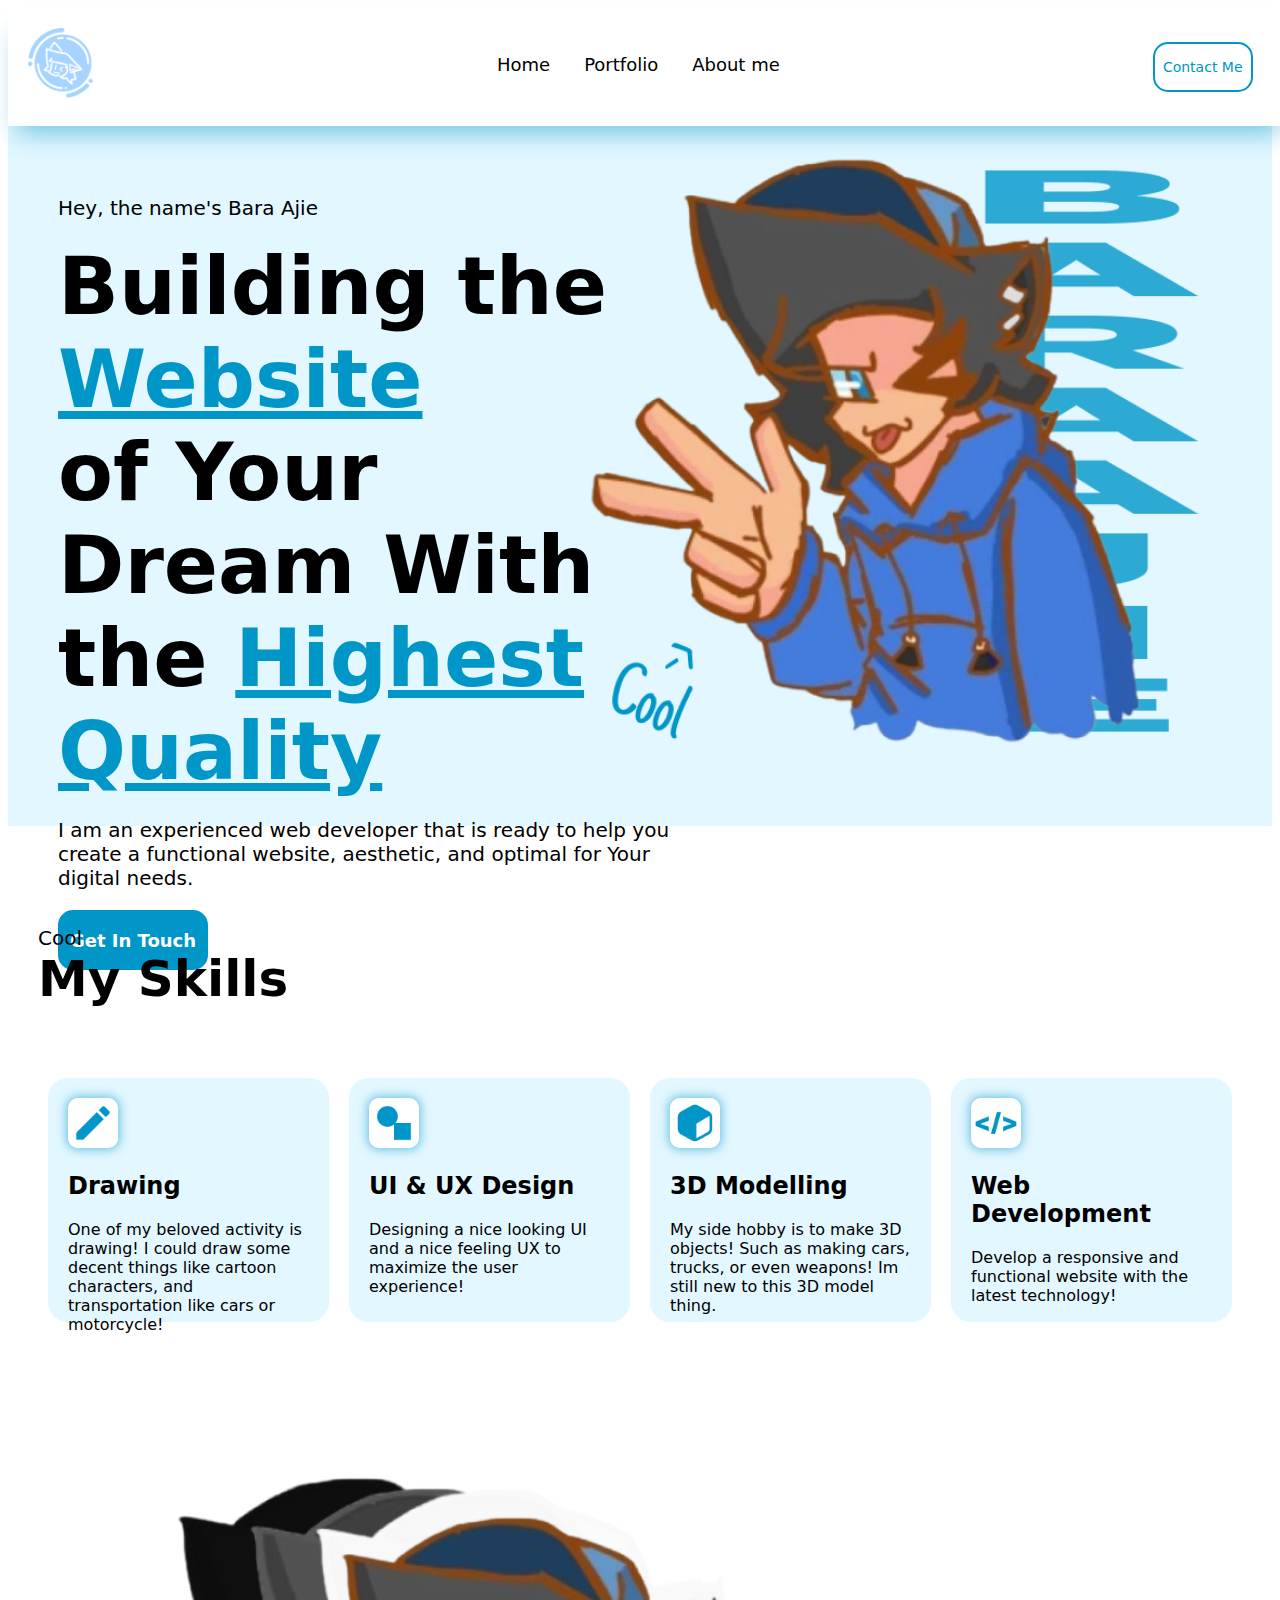
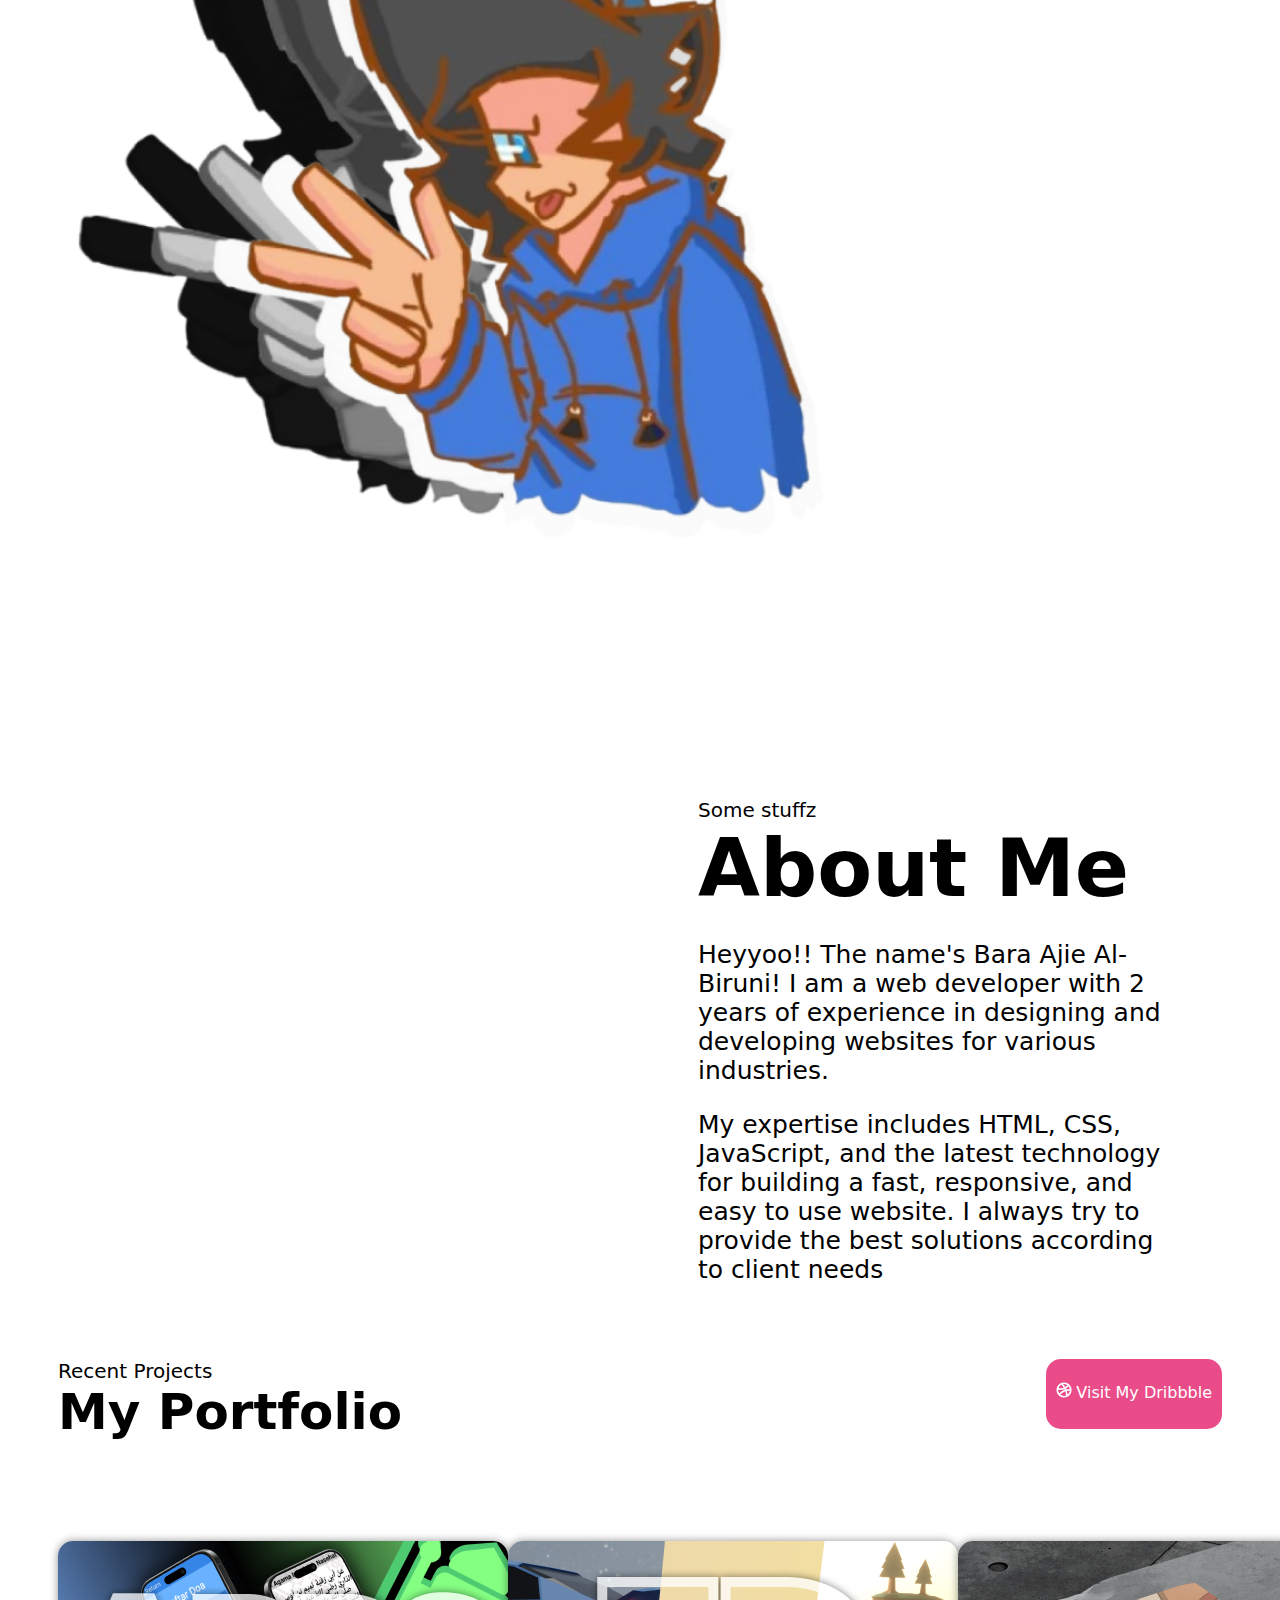
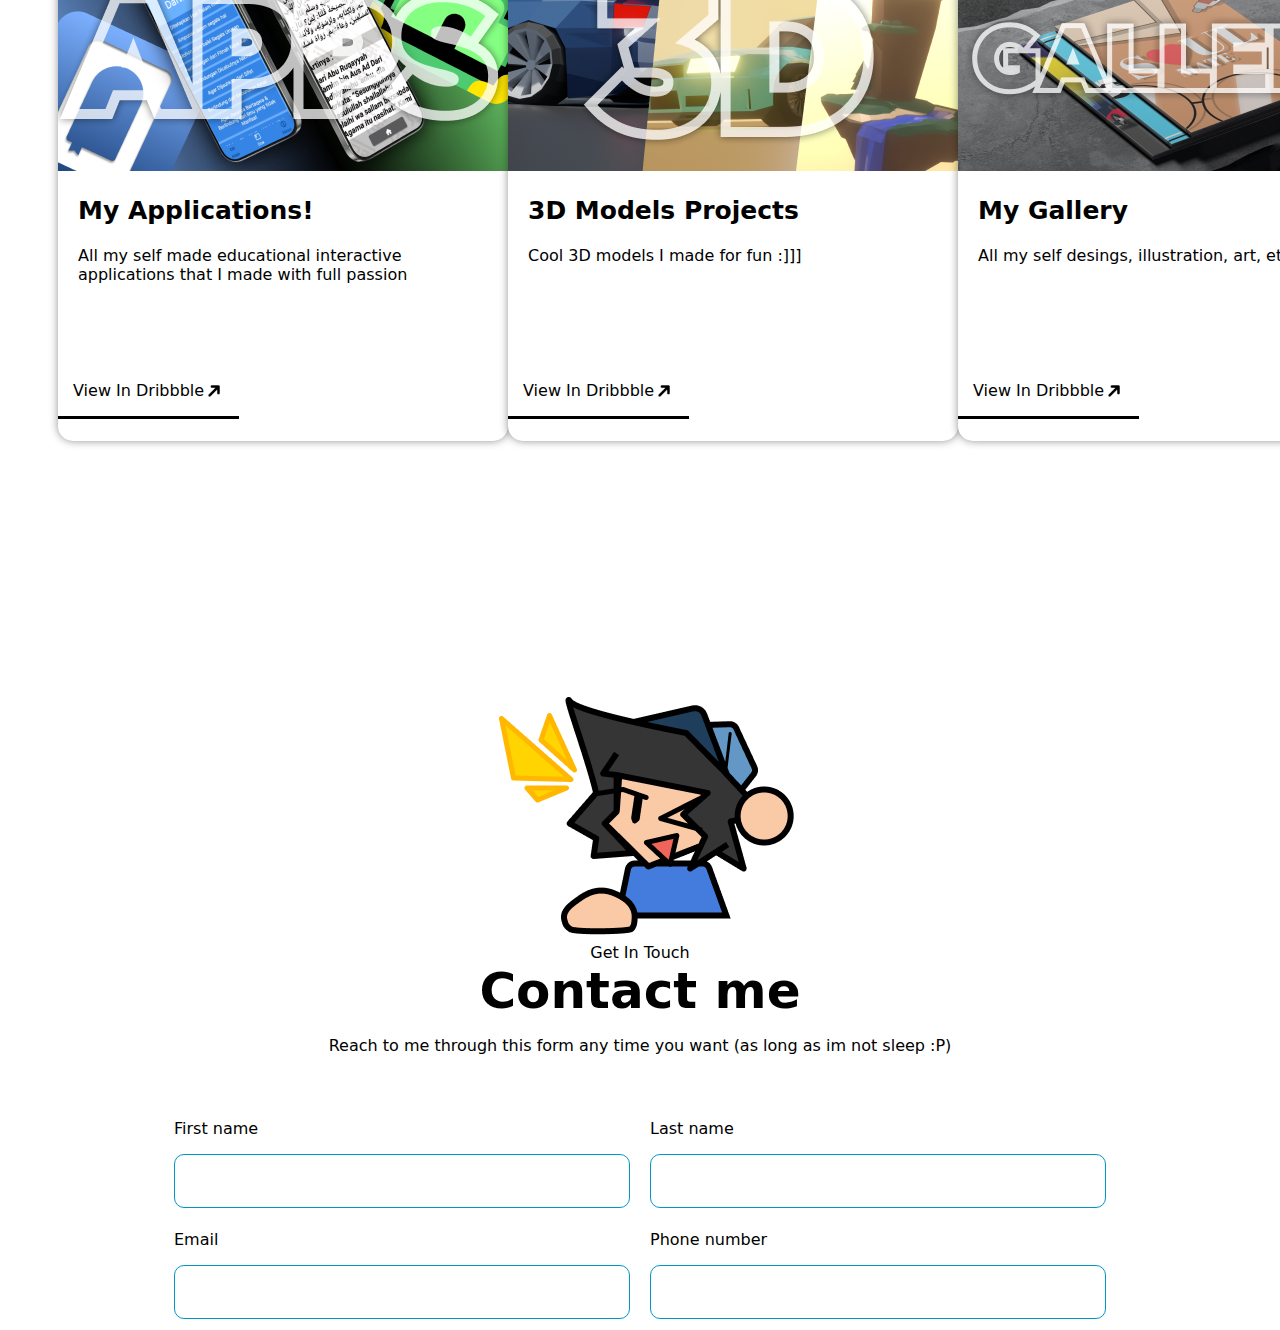
==== index.html @ 27952e6d "updateprocard" ====
<!DOCTYPE html>
<html lang="en">
<head>
    <meta charset="UTF-8">
    <meta name="viewport" content="width=device-width, initial-scale=1.0">
    <title>Baraj's Cool Webz V3</title>
    <link rel="stylesheet" href="css/Slicing-baraj.css">
</head>
<body>
        <div class="top-nav">
                <div class="logo">
                    <img src="css/logo.png" alt="logo" class="img-logo">
                </div>
                <div class="nav">
                    <ul>
                        <li class="item-nav"><a href="#">Home</a></li>
                    <li class="item-nav"><a href="#">Portfolio</a></li>
                    <li class="item-nav"><a href="#">About me</a></li>
                </ul>
            </div>
            <div class="woo-button">
                <button class="nav-button">Contact Me</button>
            </div>
        </div>

        <div class="hero-banner">
            <div class="lefty">
                <p class="nemm">Hey, the name's Bara Ajie</p>
                <h1 class="h1-hero">Building the <span class="color-tek">Website</span></h1>
                <h1 class="h1-hero">of Your Dream With</h1>
                <h1 class="h1-hero">the <span class="color-tek">Highest Quality</span></h1>
                <p class="abotme">I am an experienced web developer that is ready to help you create a functional website, aesthetic, and optimal for Your digital needs.</p>
                <button class="touchy">Get In Touch</button>
            </div>
            <div class="righty">
                <img src="css/woaaahhh.png" alt="yea" class="kul-guy">
            </div>
        </div>

        <div class="skillz">
            <div class="kill">
                <p class="col">Cool</p>
                <p class="me-skil">My Skills</p>
            </div>
            <div class="kills">
                <div class="kills-item">
                    <img class="item-img" src="css/drawing.png" alt="draw">
                    <h2>Drawing</h2>
                    <p>One of my beloved activity is drawing! I could draw some decent things like cartoon characters, and transportation like cars or motorcycle!</p>
                </div>
                <div class="kills-item">
                    <img class="item-img" src="css/ui design.png" alt="uiux">
                    <h2>UI & UX Design</h2>
                    <p>Designing a nice looking UI and a nice feeling UX to maximize the user experience!</p>
                </div>
                <div class="kills-item">
                    <img class="item-img" src="css/3dmodel.png" alt="3d">
                    <h2>3D Modelling</h2>
                    <p>My side hobby is to make 3D objects! Such as making cars, trucks, or even weapons! Im still new to this 3D model thing.</p>
                </div>
                <div class="kills-item">
                    <img class="item-img" src="css/gaming.png" alt="geming">
                    <h2>Web Development</h2>
                    <p>Develop a responsive and functional website with the latest technology!</p>
                </div>
            </div>
        </div>

        <div class="about-mi">
            <div class="lefty2">
                <img src="css/woaaahhh 2.png" alt="woaaa">
            </div>

            <div class="righty2">
                <p class="nemm2">Some stuffz</p>
                <h1 class="rabotme">About Me</h1>
                <p class="rhm">Heyyoo!! The name's Bara Ajie Al-Biruni! I am a web developer with 2 years of experience in designing and developing websites for various industries.</p>
                <p class="rhm">My expertise includes HTML, CSS, JavaScript, and the latest technology for building a fast, responsive, and easy to use website. I always try to provide the best solutions according to client needs</p>
            </div>
        </div>

        <div class="projekk">
            <div class="lefty3">
                <p>Recent Projects</p>
                <h1>My Portfolio</h1>
            </div>
            <div class="righty3">
                <div class="tombolbasket">
                    <img src="css/dribblebasketballll.png" alt="basket">
                    <a href="#">Visit My Dribbble</a>
                </div>
            </div>
        </div>

        <div class="cardeproyeko">
            <div class="procard">
                <img src="css/procardimgapp.png" alt="">
                <div class="yeahhisi">
                    <h2>My Applications!</h2>
                    <p>All my self made educational interactive applications that I made with full passion</p>
                </div>
                <div class="visitbasket">
                    <a href="#">View In Dribbble</a>
                    <img src="css/vinyin.png" alt="basket">
                </div>
            </div>

            <div class="procard">
                <img src="css/procardiimg3d.png" alt="">
                <div class="yeahhisi">
                    <h2>3D Models Projects</h2>
                    <p>Cool 3D models I made for fun :]]]</p>
                </div>
                <div class="visitbasket">
                    <a href="#">View In Dribbble</a>
                    <img src="css/vinyin.png" alt="basket">
                </div>
            </div>

            <div class="procard">
                <img src="css/procardiimggallery.png" alt="">
                <div class="yeahhisi">
                    <h2>My Gallery</h2>
                    <p>All my self desings, illustration, art, etc.</p>
                </div>
                <div class="visitbasket">
                    <a href="#">View In Dribbble</a>
                    <img src="css/vinyin.png" alt="basket">
                </div>
            </div>
        </div>
        <div class="contact" align="center">
            <img src="css/owo.png" alt="owo">
            <p class="pee">Get In Touch</p>
            <h1>Contact me</h1>
            <p class="pee2">Reach to me through this form any time you want (as long as im not sleep :P)</p>

            <div class="form1">
                <div class="inpuu">
                    <p>First name</p>
                    <input type="text">
                </div>
                <div class="inpuu">
                    <p>Last name</p>
                    <input type="text">
                </div>
            </div>

            <div class="form1">
                <div class="inpuu">
                    <p>Email</p>
                    <input type="text">
                </div>
                <div class="inpuu">
                    <p>Phone number</p>
                    <input type="text">
                </div>
            </div>

            <div class="longinput">

            </div>
        </div>

</body>
</html>
---- css/Slicing-baraj.css ----
.top-nav {
    width: 98%;
    background-color: white;
    height: auto;
    display: inline-flex;
    flex-direction: row;
    justify-content: space-between;
    padding: 20px;
    box-shadow: 1px 16px 23px -8px rgba(0,150,200,0.48);
    -webkit-box-shadow: 1px 16px 23px -8px rgba(0,150,200,0.48);
    -moz-box-shadow: 1px 16px 23px -8px rgba(0,150,200,0.48);
}

.yes {
    width: 100%;
}


.img-logo {
    width: 70px;
    height: 70px;
}

.nav ul {
    display: flex;
    flex-direction: row;
}

.nav li {
    margin-left: 7px;
    margin-right: 7px;
    padding: 10px;
    list-style: none;
}

.item-nav {
    padding: 10px;
}

.item-nav a {
    font-size: 18px;
    text-decoration: none;
    color: black;
    font-family: system-ui;
}

.item-nav a:hover {
    color: rgb(0, 150, 200);
}

.nav-button {
    background-color: white;
    border: 2px solid rgb(0, 150, 200);
    border-radius: 15px;
    margin: 14px;
    width: 100px;
    height: 50px;
    text-decoration: none;
    color: rgb(0, 150, 200);
    font-size: 14px;
    font-weight: 500;
    font-family: system-ui, -apple-system, BlinkMacSystemFont, 'Segoe UI', Roboto, Oxygen, Ubuntu, Cantarell, 'Open Sans', 'Helvetica Neue', sans-serif;
}

.nav-button:hover {
    background-color: rgb(0, 150, 200);
    color: white;
}

.hero-banner {
    background-color: rgb(226, 247, 255);
    height: 700px;
}

.h1-hero {
    margin: 0px;
    font-size: 80px;
    font-family: system-ui, -apple-system, BlinkMacSystemFont, 'Segoe UI', Roboto, Oxygen, Ubuntu, Cantarell, 'Open Sans', 'Helvetica Neue', sans-serif;
}

.nemm {
    font-family: system-ui, -apple-system, BlinkMacSystemFont, 'Segoe UI', Roboto, Oxygen, Ubuntu, Cantarell, 'Open Sans', 'Helvetica Neue', sans-serif;
    font-weight: 500;
    font-size: 20px;
}

.nemm2 {
    font-family: system-ui, -apple-system, BlinkMacSystemFont, 'Segoe UI', Roboto, Oxygen, Ubuntu, Cantarell, 'Open Sans', 'Helvetica Neue', sans-serif;
    font-weight: 500;
    font-size: 20px;
    margin: 0;
}

.abotme {
    font-family: system-ui, -apple-system, BlinkMacSystemFont, 'Segoe UI', Roboto, Oxygen, Ubuntu, Cantarell, 'Open Sans', 'Helvetica Neue', sans-serif;
    font-weight: 500;
    font-size: 20px;
}

.touchy {
    color: white;
    font-family: system-ui, -apple-system, BlinkMacSystemFont, 'Segoe UI', Roboto, Oxygen, Ubuntu, Cantarell, 'Open Sans', 'Helvetica Neue', sans-serif;
    font-weight: 900;
    font-size: large;
    border: 3px solid rgb(0, 150, 200);
    background-color: rgb(0, 150, 200);
    border-radius: 15px;
    height: 60px;
    width: 150px;
}

.touchy:hover {
    background-color: white;
    color: rgb(0, 150, 200);
}

.color-tek {
    color: rgb(0, 150, 200);
    text-decoration: underline;
}

.lefty {
    height: 100%;
    width: 50%;
    float: left;
    padding: 50px;
}

.righty {
    height: 100%;
    display: flex;
    flex-direction: row;
    justify-content: right;
    width: 30%;
    float: right;
    padding-right: 50px;
}

.kul-guy {
    width: auto;
    height: 650px;
}

.skillz {
    padding-left: 30px;
    padding-right: 30px;
    content: "";
    clear: both;
    display: table;
}

.col {
    margin: 0;
    font-family: system-ui, -apple-system, BlinkMacSystemFont, 'Segoe UI', Roboto, Oxygen, Ubuntu, Cantarell, 'Open Sans', 'Helvetica Neue', sans-serif;
    font-size: 20px;
    font-weight: 500;
}

.me-skil {
    font-family: system-ui, -apple-system, BlinkMacSystemFont, 'Segoe UI', Roboto, Oxygen, Ubuntu, Cantarell, 'Open Sans', 'Helvetica Neue', sans-serif;
    font-size: 50px;
    font-weight: 900;
    margin: 0;
}

.kills {
    margin: 60px 0px;
    display: flex;
    flex-direction: row;
    justify-content: center;
}

.kills-item {
    width: 25%;
    height: 200px;
    padding: 20px;
    background-color: rgb(226, 247, 255);
    margin: 10px;
    border-bottom: 4px solid rgb(226, 247, 255);
    border-radius: 20px;
    font-family: system-ui, -apple-system, BlinkMacSystemFont, 'Segoe UI', Roboto, Oxygen, Ubuntu, Cantarell, 'Open Sans', 'Helvetica Neue', sans-serif;
}

.kills-item:hover {
    border-bottom: 4px solid rgb(0, 150, 200);
}

.item-img {
    border-radius: 10px;
    width: 50px;
    height: 50px;
    box-shadow: 0px 0px 10px 2px rgba(0,150,200,0.5);
    -webkit-box-shadow: 0px 0px 10px 2px rgba(0,150,200,0.5);
    -moz-box-shadow: 0px 0px 10px 2px rgba(0,150,200,0.5);
}

.about-mi {
    height: 780px;
}

.lefty2 {
    height: 100%;
    width: 50%;
    float: left;
    padding: 50px;
}

.lefty2 img {
    width: auto;
    height: 700px;
}

.righty2 {
    padding-top: 10%;
    padding-right: 100px;
    height: fit-content;
    width: 37.5%;
    float: right;
}

.rabotme {
    font-family: system-ui, -apple-system, BlinkMacSystemFont, 'Segoe UI', Roboto, Oxygen, Ubuntu, Cantarell, 'Open Sans', 'Helvetica Neue', sans-serif;
    font-size: 80px;
    font-weight: 900;
    margin: 0;
}

.rhm {
    font-family: system-ui, -apple-system, BlinkMacSystemFont, 'Segoe UI', Roboto, Oxygen, Ubuntu, Cantarell, 'Open Sans', 'Helvetica Neue', sans-serif;
    font-weight: 500;
    font-size: 25px;
}

.projekk {
    width: 100%;
    height: fit-content;
    content: "";
    clear: both;
    display: table;
}

.lefty3 {
    padding: 50px;
    height: 100%;
    width: 30%;
    float: left;
}

.lefty3 p {
    font-family: system-ui, -apple-system, BlinkMacSystemFont, 'Segoe UI', Roboto, Oxygen, Ubuntu, Cantarell, 'Open Sans', 'Helvetica Neue', sans-serif;
    font-weight: 500;
    font-size: 20px;
    margin: 0;
}

.lefty3 h1 {
    font-family: system-ui, -apple-system, BlinkMacSystemFont, 'Segoe UI', Roboto, Oxygen, Ubuntu, Cantarell, 'Open Sans', 'Helvetica Neue', sans-serif;
    font-size: 50px;
    font-weight: 900;
    margin: 0;
}

.righty3 {
    display: flex;
    justify-content: right;
    padding: 50px;
    height: 100%;
    width: 30%;
    float: right;
}


.tombolbasket img {
    margin-top: 13px;
    width: 16px;
    height: auto;
}

.tombolbasket a {
    padding-top: 10px;
    margin-top: 10px;
    font-size: 16px;
    font-weight: 500;
    text-decoration: none;
    color: white;
    font-family: system-ui, -apple-system, BlinkMacSystemFont, 'Segoe UI', Roboto, Oxygen, Ubuntu, Cantarell, 'Open Sans', 'Helvetica Neue', sans-serif;
}

.tombolbasket {
    width: fit-content;
    height: 50px;
    padding: 10px;
    background-color: #ea4c89;
    text-align: center;
    border-radius: 15px;
    white-space: nowrap;
}

.tombolbasket:hover {
    background-color: #d83373;
}

.cardeproyeko {
    justify-content: space-around;
    display: flex;
    flex-direction: row;
    padding: 50px;
    width: 94%;
}

.procard {
    border-radius: 15px;
    height: 500px;
    width: 450px;
    background-color: white;
    box-shadow: 0px 0px 9px 0px rgba(0,0,0,0.43);
    -webkit-box-shadow: 0px 0px 9px 0px rgba(0,0,0,0.43);
    -moz-box-shadow: 0px 0px 9px 0px rgba(0,0,0,0.43);
}

.procard img {
    border-top-left-radius: 15px;
    border-top-right-radius: 15px;
    height: 230px;
    width: 450px;
}

.yeahhisi {
    font-family: system-ui, -apple-system, BlinkMacSystemFont, 'Segoe UI', Roboto, Oxygen, Ubuntu, Cantarell, 'Open Sans', 'Helvetica Neue', sans-serif;
    padding: 0px 20px;
    height: 150px;
}

.yeahhisi h2 {
    font-size: 25px;
    font-weight: 900;
}

.yeahhisi p {
    font-weight: 500;
}

.visitbasket img {
    margin-top: 20px;
    width: 20px;
    height: 20px;
}

.visitbasket a {
    padding-top: 10px;
    margin-top: 10px;
    font-size: 16px;
    font-weight: 500;
    text-decoration: none;
    color: black;
    font-family: system-ui, -apple-system, BlinkMacSystemFont, 'Segoe UI', Roboto, Oxygen, Ubuntu, Cantarell, 'Open Sans', 'Helvetica Neue', sans-serif;
}

.visitbasket a:hover {
    text-decoration: underline;
}

.visitbasket {
    width: fit-content;
    border-bottom: 3px solid ;
    display: flex;
    flex-direction: row;
    padding: 15px;
    white-space: nowrap;
}

.contact {
    margin-top: 150px;
    width: 100%;
}

.contact .pee {
    font-family: system-ui, -apple-system, BlinkMacSystemFont, 'Segoe UI', Roboto, Oxygen, Ubuntu, Cantarell, 'Open Sans', 'Helvetica Neue', sans-serif;
    font-weight: 500;
    margin: 0;
}

.contact h1 {
    font-family: system-ui, -apple-system, BlinkMacSystemFont, 'Segoe UI', Roboto, Oxygen, Ubuntu, Cantarell, 'Open Sans', 'Helvetica Neue', sans-serif;
    font-weight: 900;
    font-size: 50px;
    margin: 0;
}

.contact .pee2 {
    font-family: system-ui, -apple-system, BlinkMacSystemFont, 'Segoe UI', Roboto, Oxygen, Ubuntu, Cantarell, 'Open Sans', 'Helvetica Neue', sans-serif;
    font-weight: 300;
    margin-bottom: 45px;
}

.form1 {
    display: flex;
    flex-direction: row;
    justify-content: center;
}

.inpuu {
    margin: 3px 10px;
}

.inpuu p {
    text-align: left;
    font-family: system-ui, -apple-system, BlinkMacSystemFont, 'Segoe UI', Roboto, Oxygen, Ubuntu, Cantarell, 'Open Sans', 'Helvetica Neue', sans-serif;
}

.inpuu input {
    font-size: 18px;
    width: 450px;
    height: 50px;
    border: 1px solid rgb(0, 150, 200);
    border-radius: 10px;
}
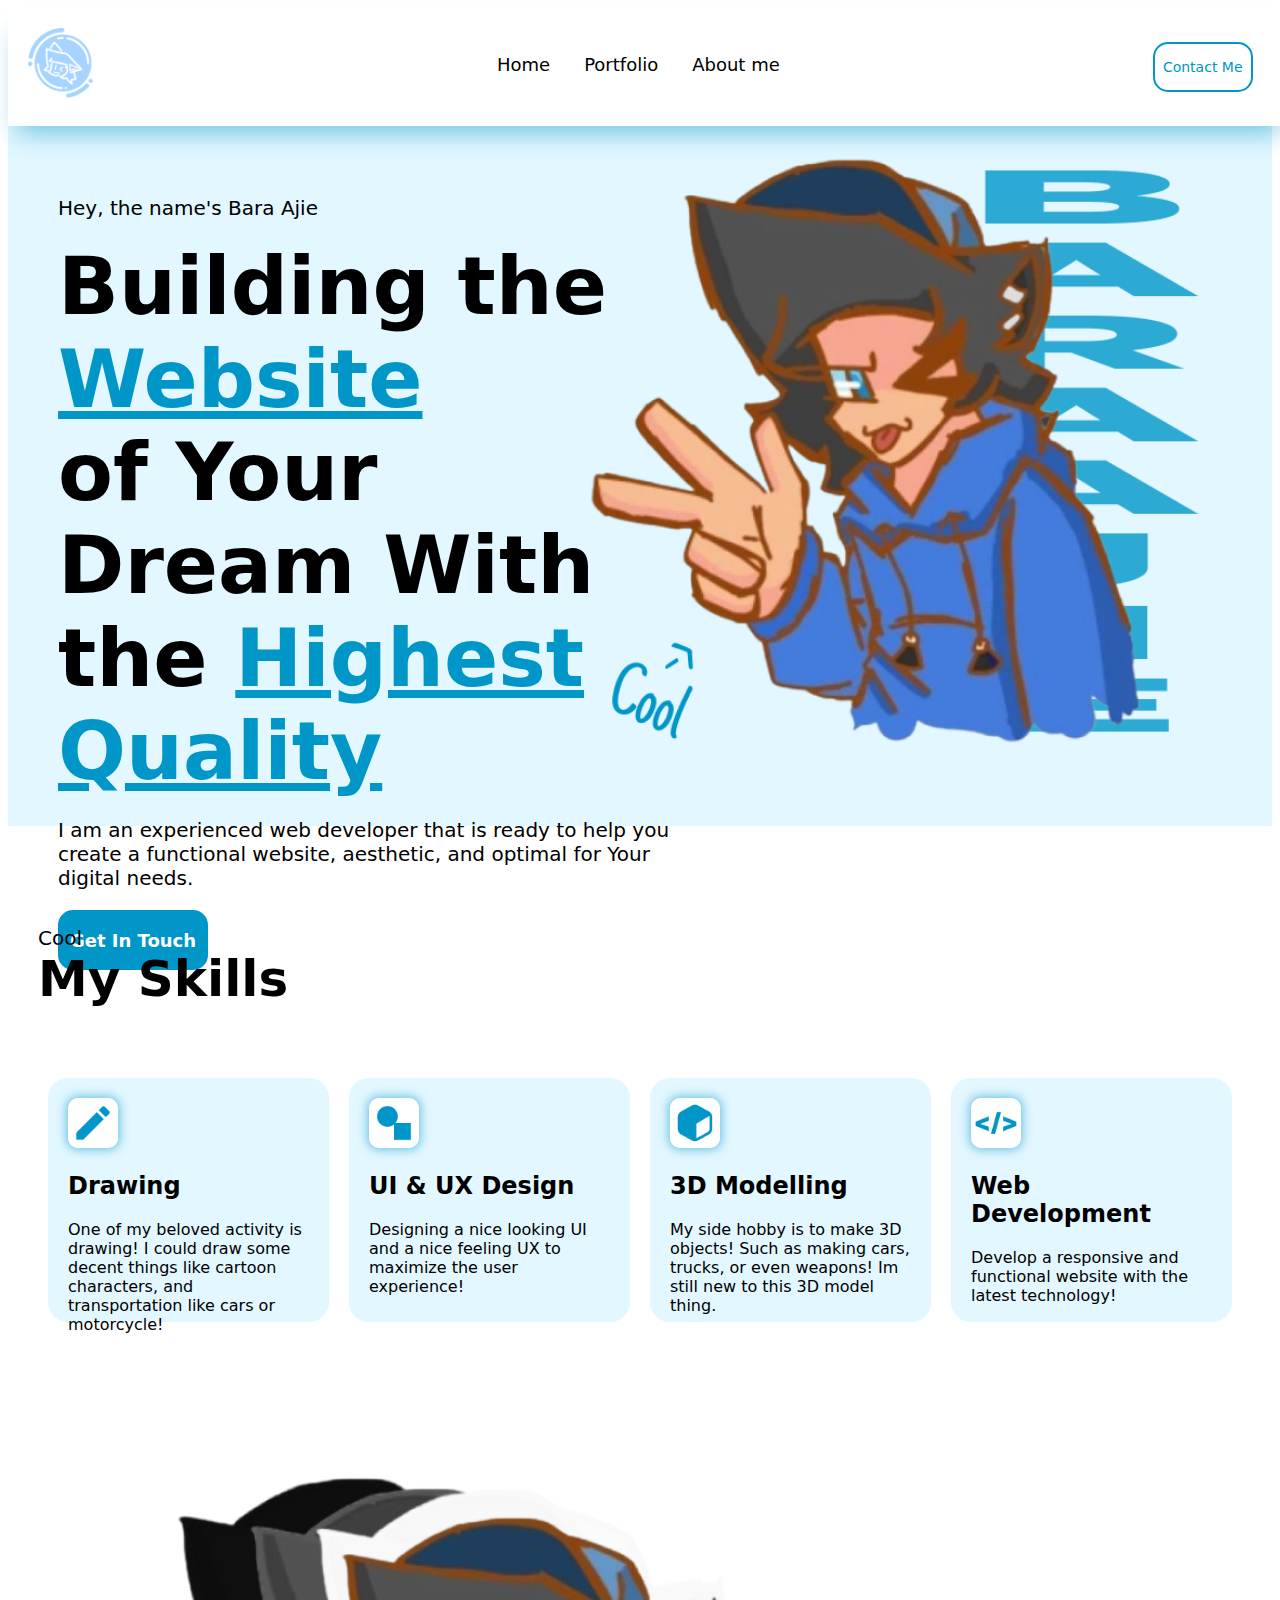
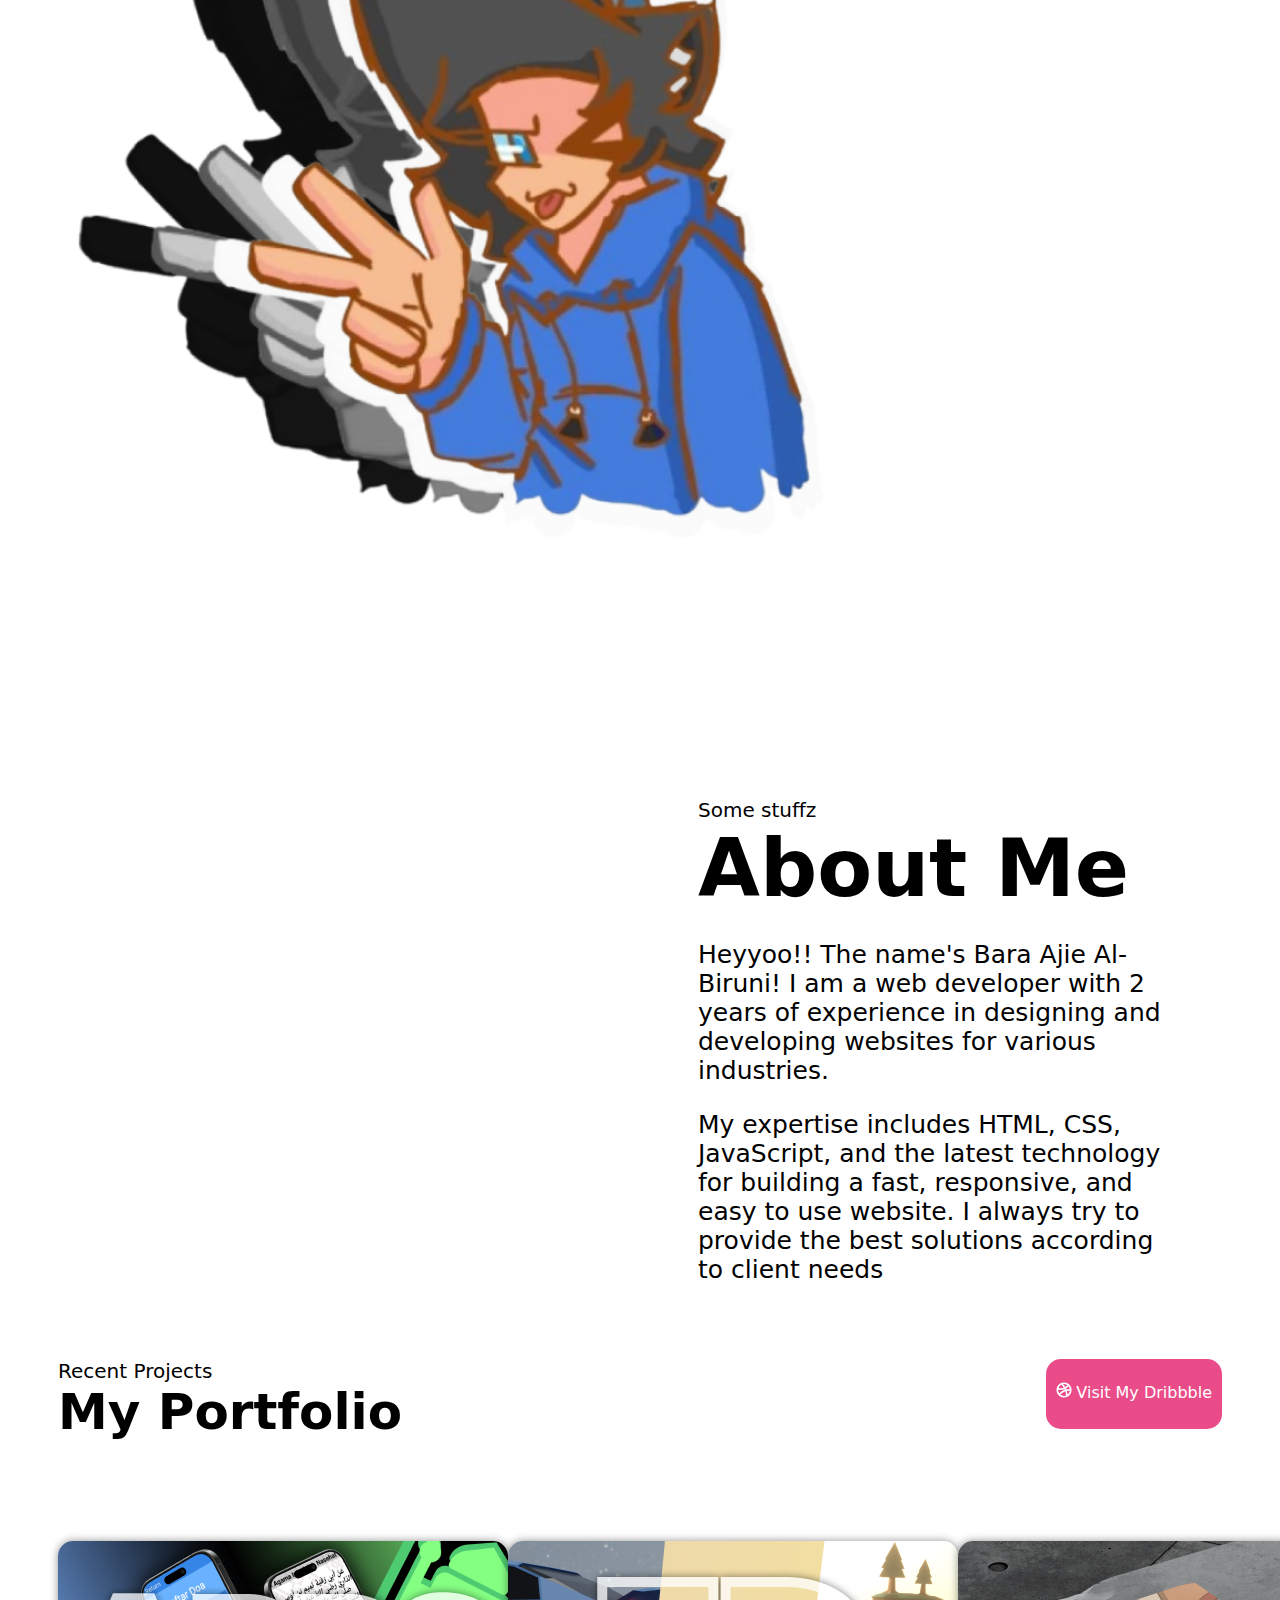
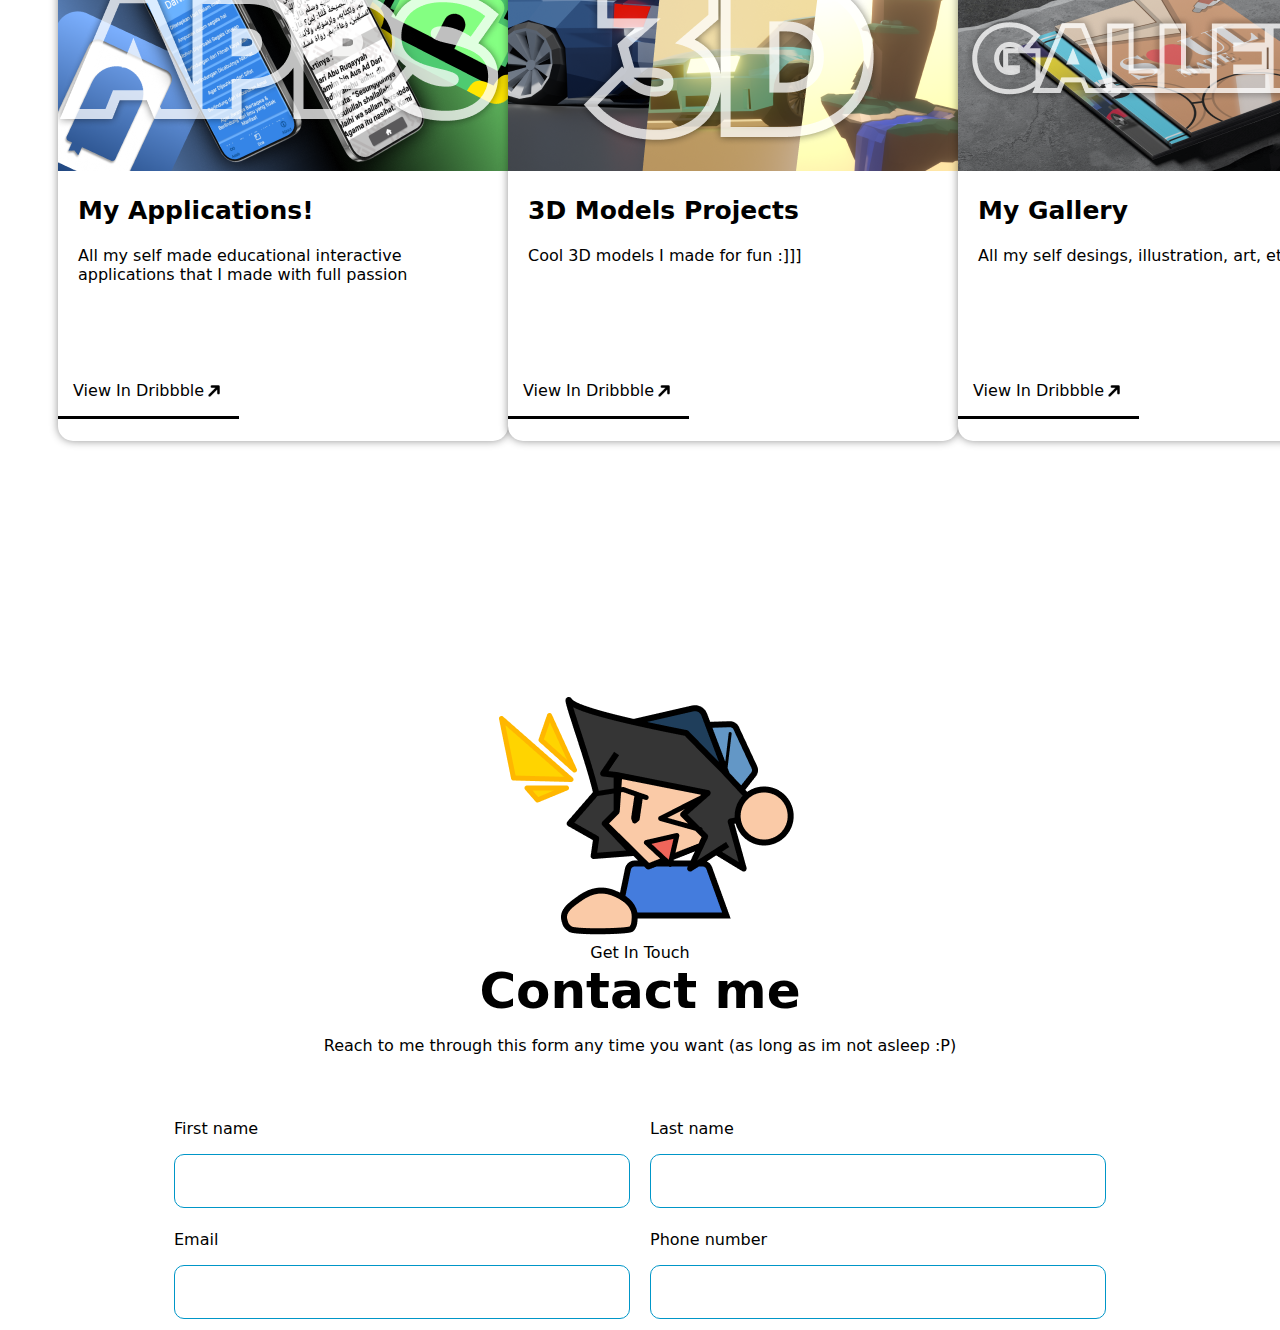
==== commit 890ad76f: "contacttext" ====
--- a/index.html
+++ b/index.html
@@ -133,7 +133,7 @@
             <img src="css/owo.png" alt="owo">
             <p class="pee">Get In Touch</p>
             <h1>Contact me</h1>
-            <p class="pee2">Reach to me through this form any time you want (as long as im not sleep :P)</p>
+            <p class="pee2">Reach to me through this form any time you want (as long as im not asleep :P)</p>
 
             <div class="form1">
                 <div class="inpuu">
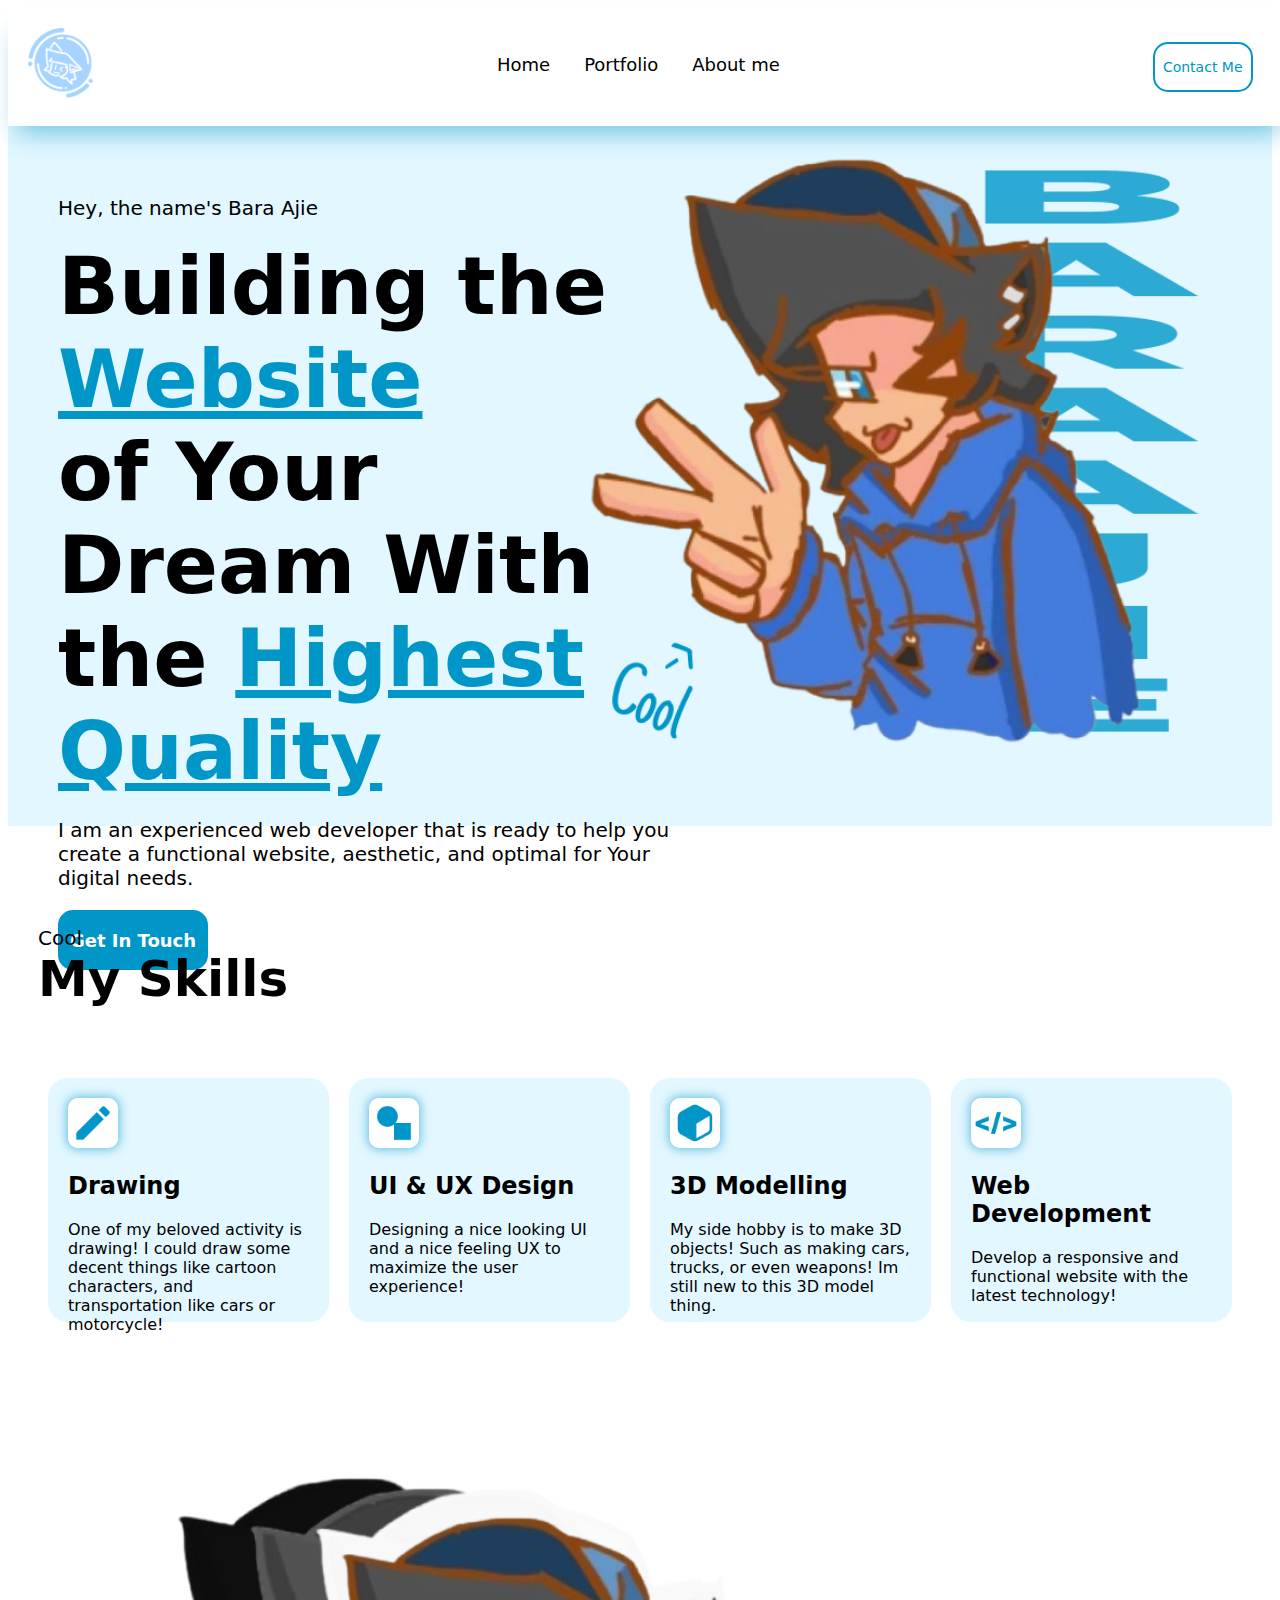
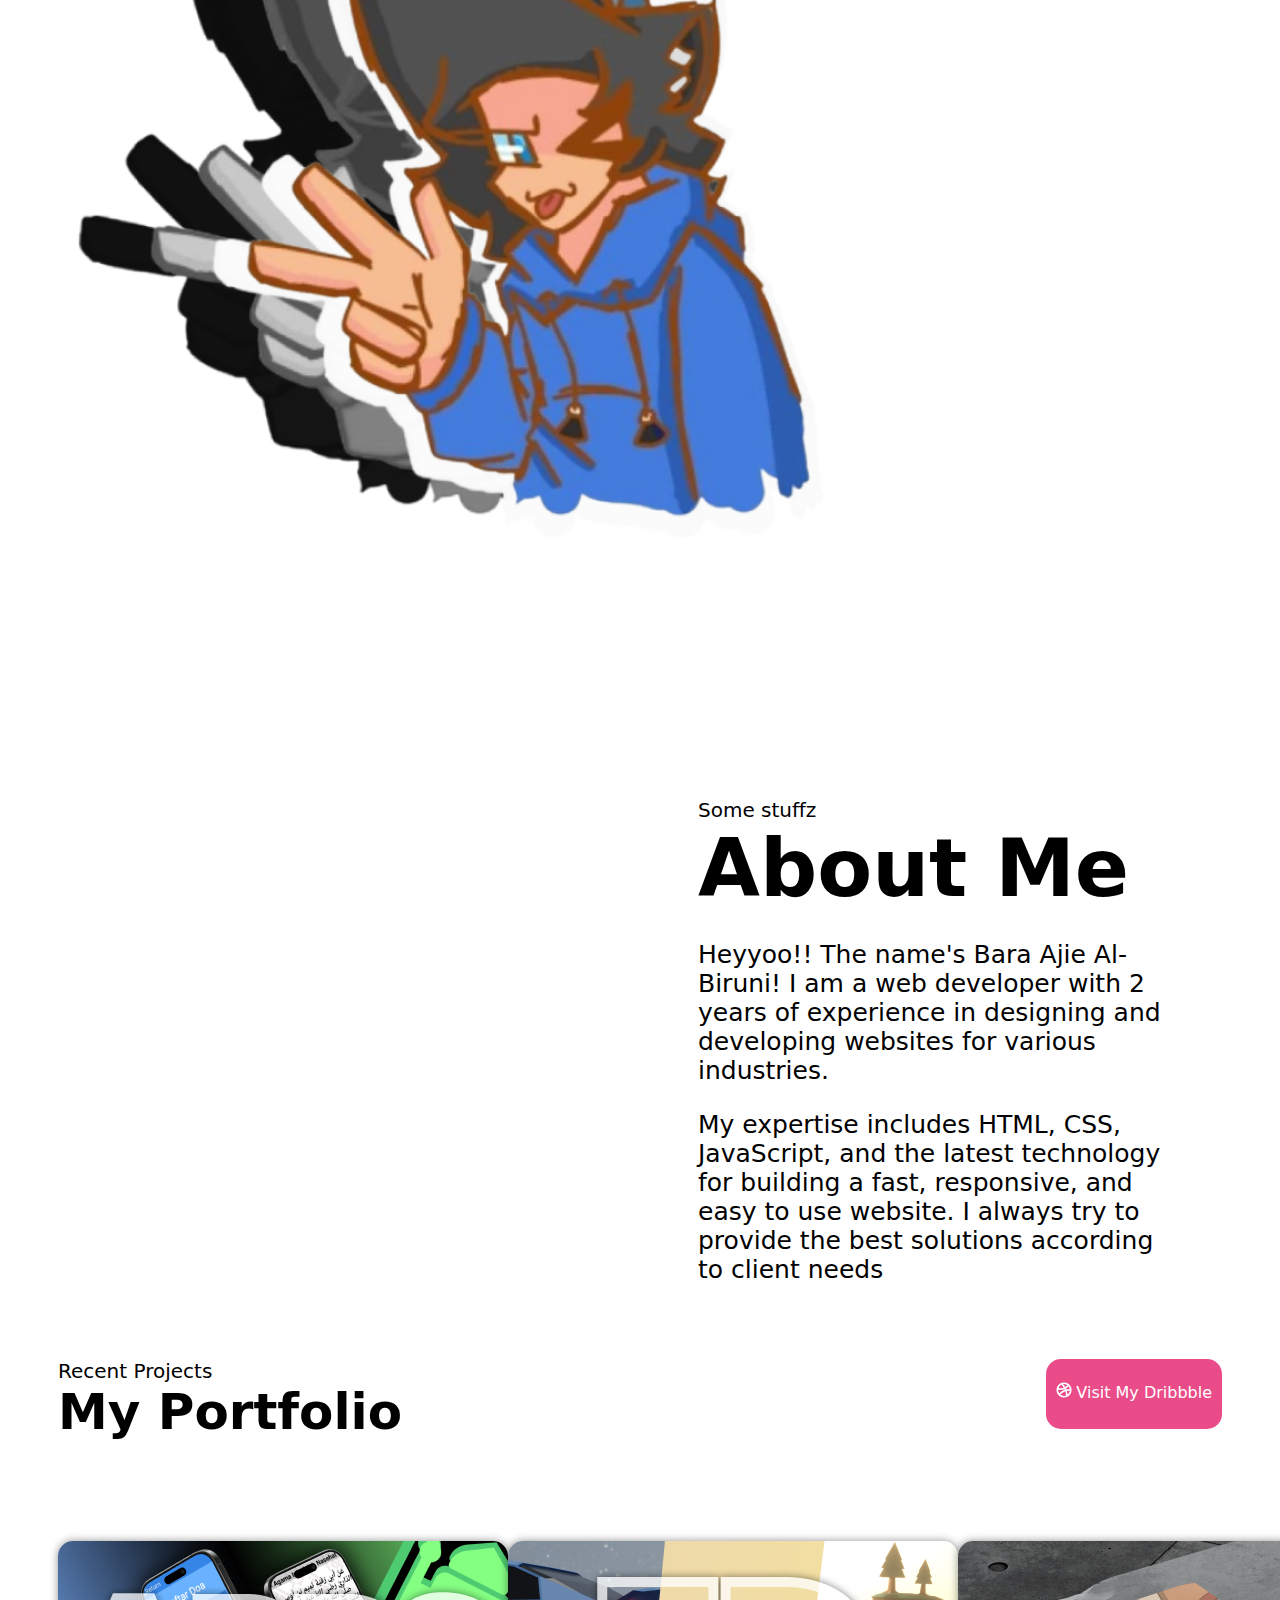
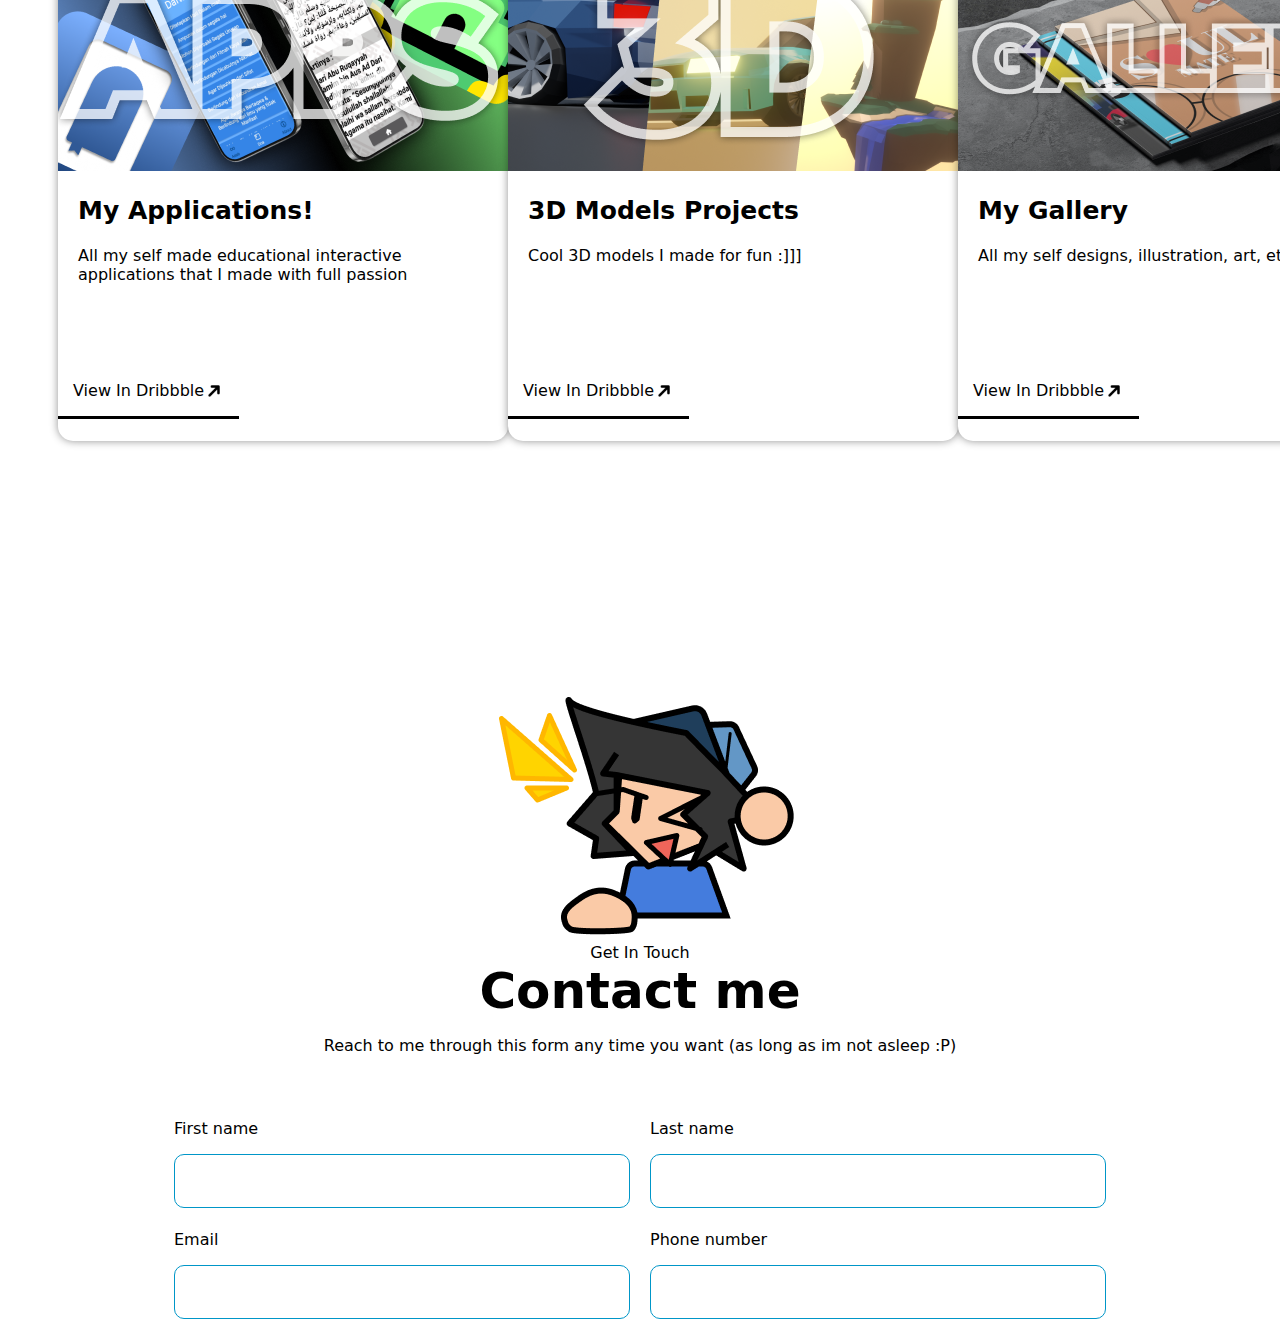
==== commit fe82f16e: "Update index.html" ====
--- a/index.html
+++ b/index.html
@@ -121,7 +121,7 @@
                 <img src="css/procardiimggallery.png" alt="">
                 <div class="yeahhisi">
                     <h2>My Gallery</h2>
-                    <p>All my self desings, illustration, art, etc.</p>
+                    <p>All my self designs, illustration, art, etc.</p>
                 </div>
                 <div class="visitbasket">
                     <a href="#">View In Dribbble</a>
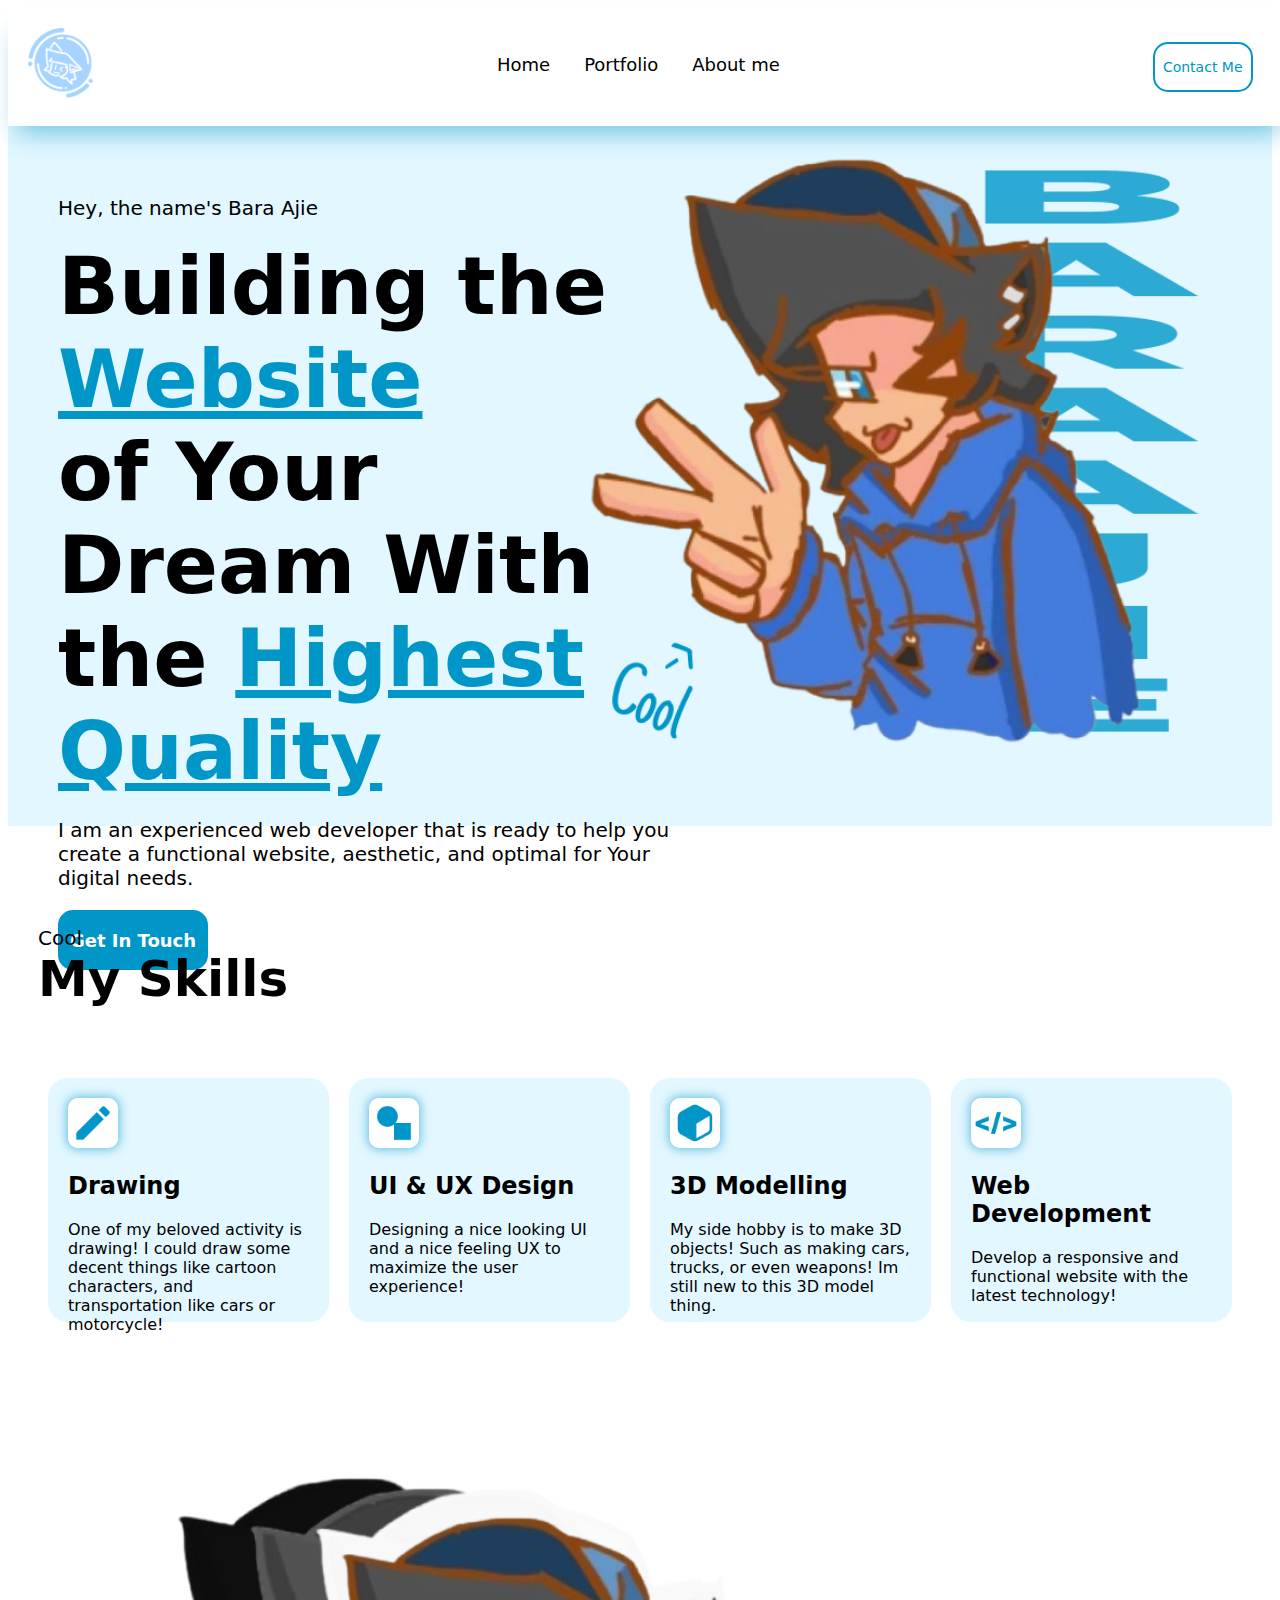
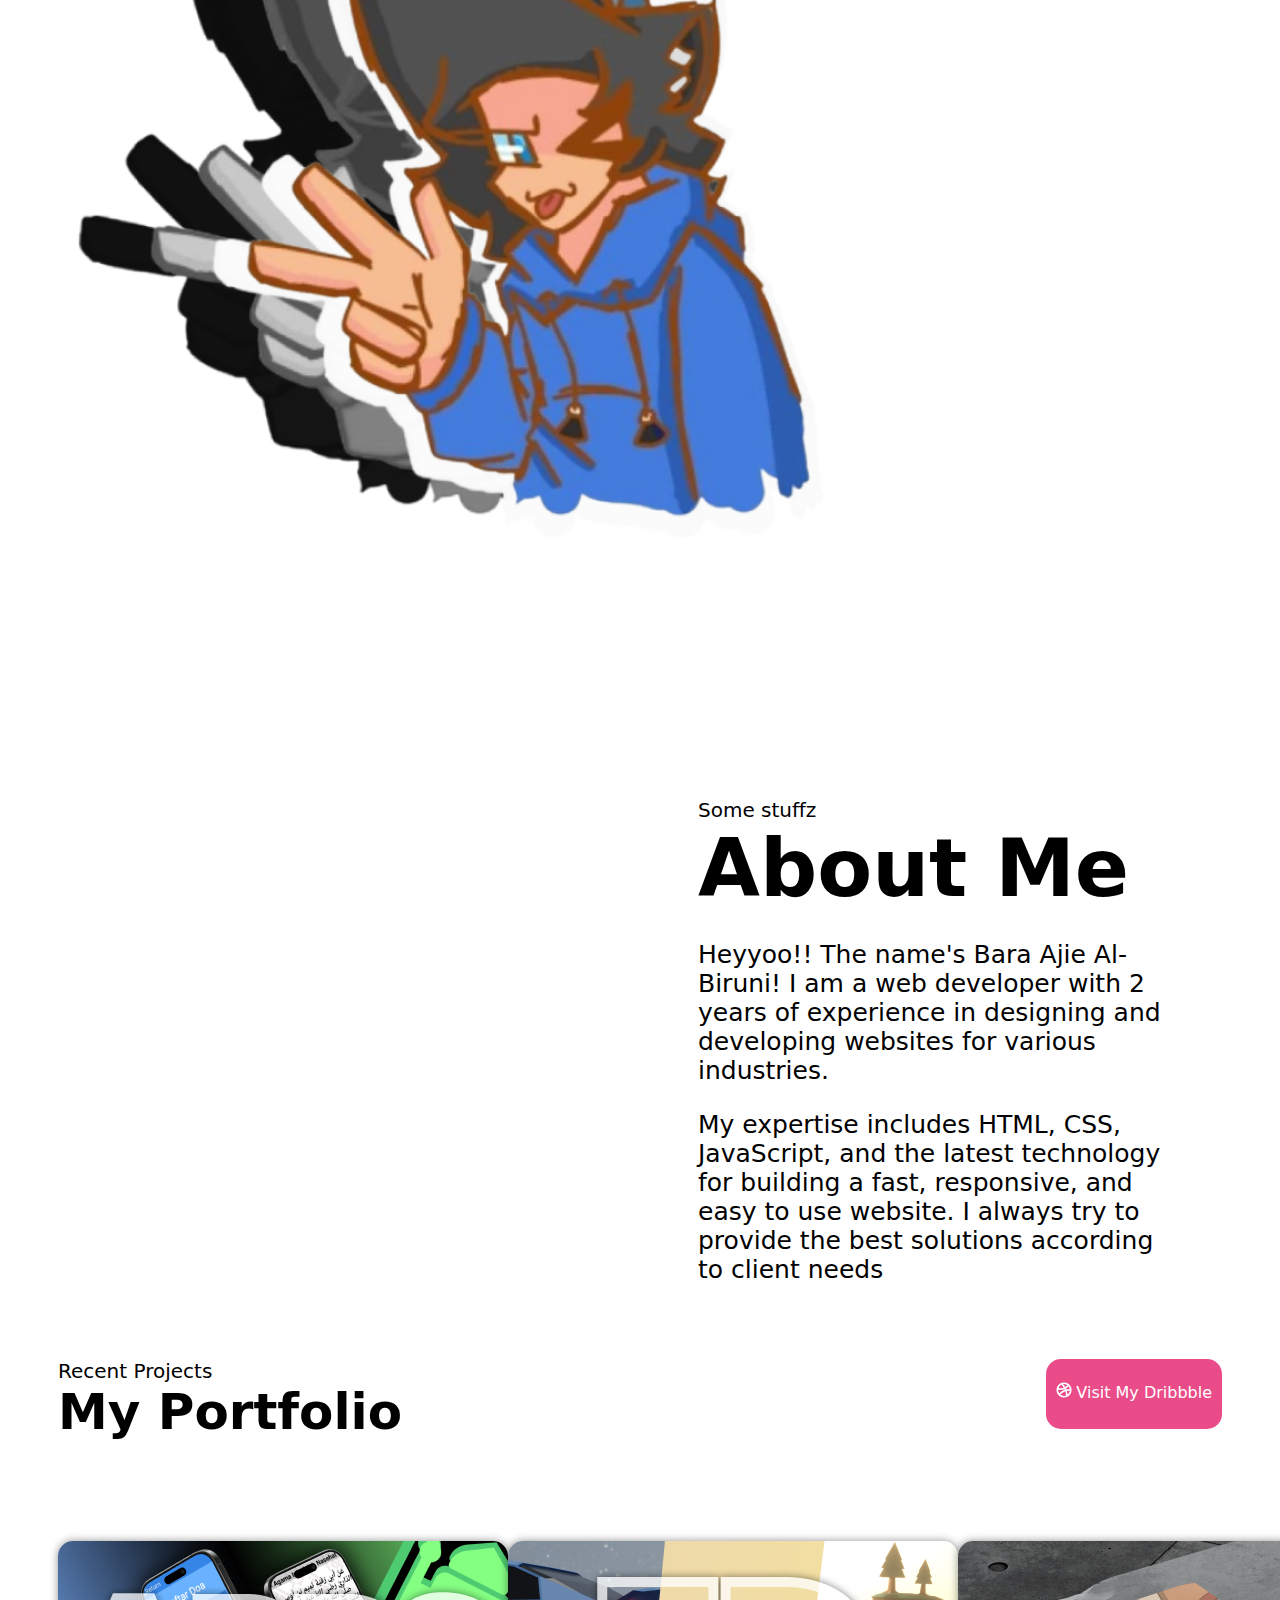
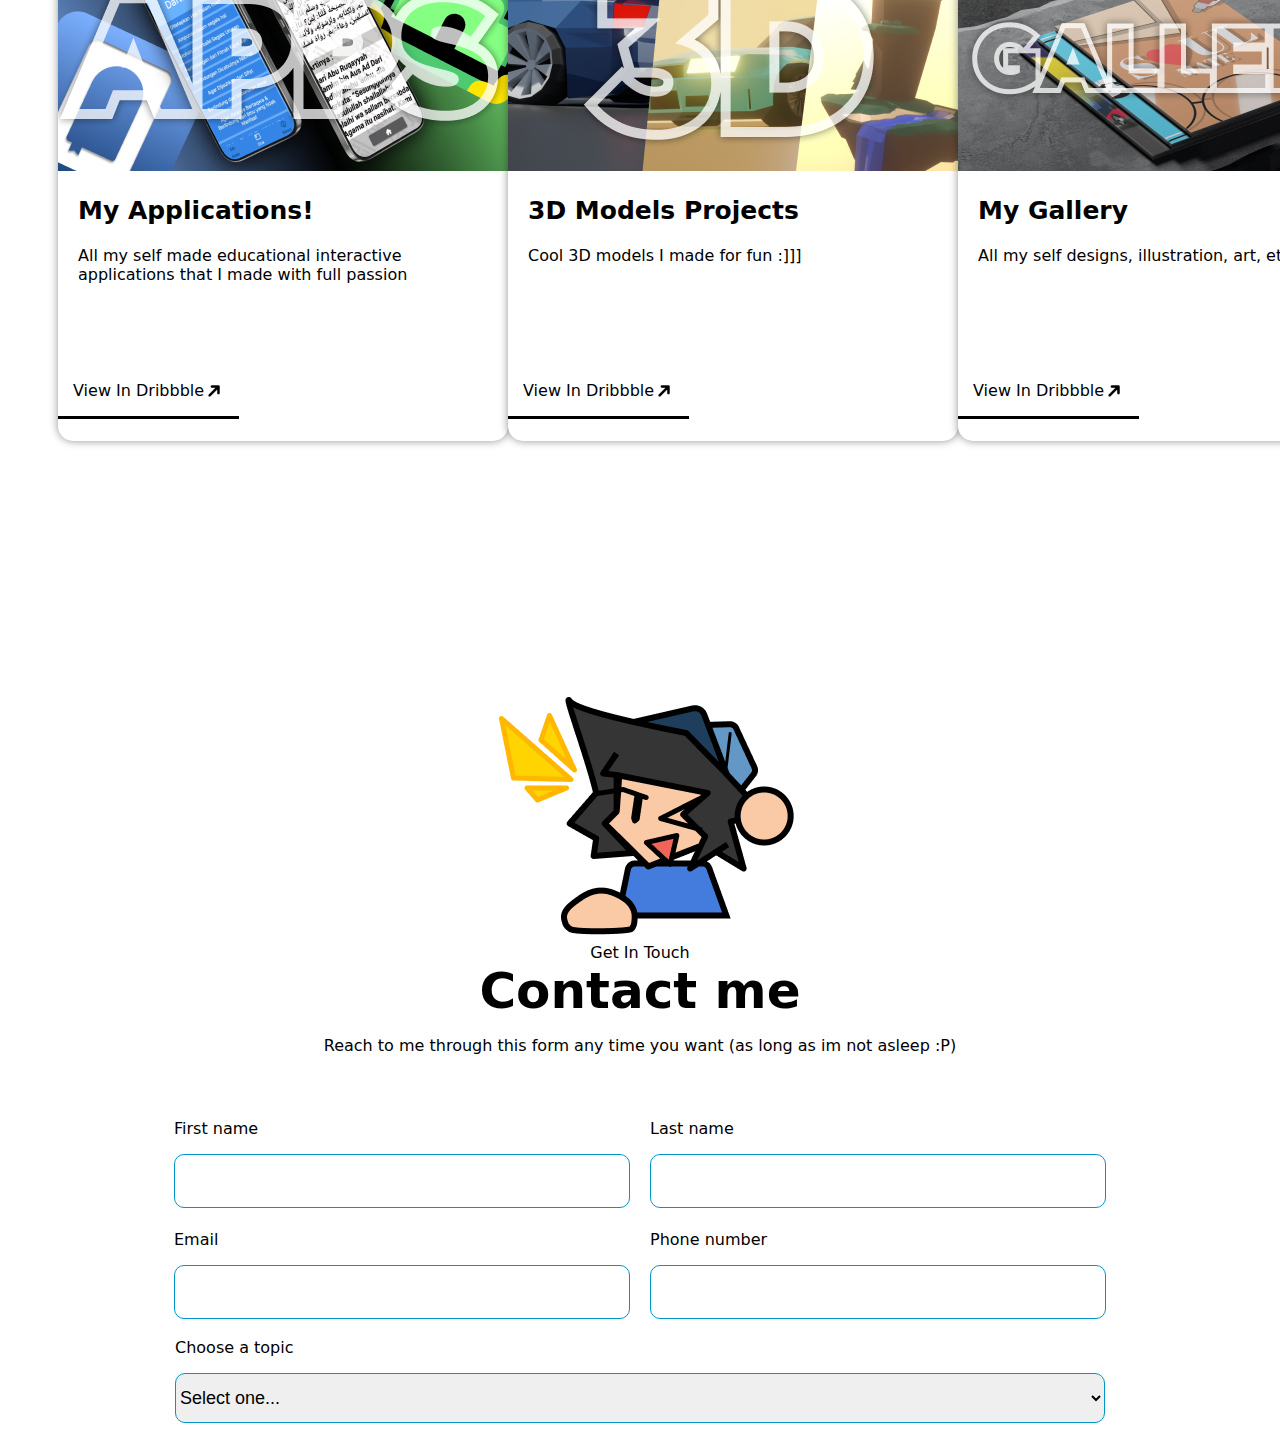
==== commit 53d1d461: "contactsupdate" ====
--- a/index.html
+++ b/index.html
@@ -157,8 +157,15 @@
                 </div>
             </div>
 
-            <div class="longinput">
-
+            <div class="longinput" align="center">
+                <p>Choose a topic</p>
+                <select name="" id="">
+                    <option value="">Select one...</option>
+                    <option value="">Illustration</option>
+                    <option value="">3D Modelling</option>
+                    <option value="">Web Development</option>
+                    <option value="">UI & UX Design</option>
+                </select>
             </div>
         </div>
 
--- a/css/Slicing-baraj.css
+++ b/css/Slicing-baraj.css
@@ -416,4 +416,22 @@
     border-radius: 10px;
 }
 
-
+.longinput {
+    width: fit-content;
+    height: fit-content;
+}
+
+.longinput select {
+    width: 930px;
+    height: 50px;
+    font-size: 18px;
+    border-radius: 10px;
+    border: 1px solid rgb(0, 150, 200);
+}
+
+.longinput p {
+    text-align: left;
+    font-family: system-ui, -apple-system, BlinkMacSystemFont, 'Segoe UI', Roboto, Oxygen, Ubuntu, Cantarell, 'Open Sans', 'Helvetica Neue', sans-serif;
+}
+
+
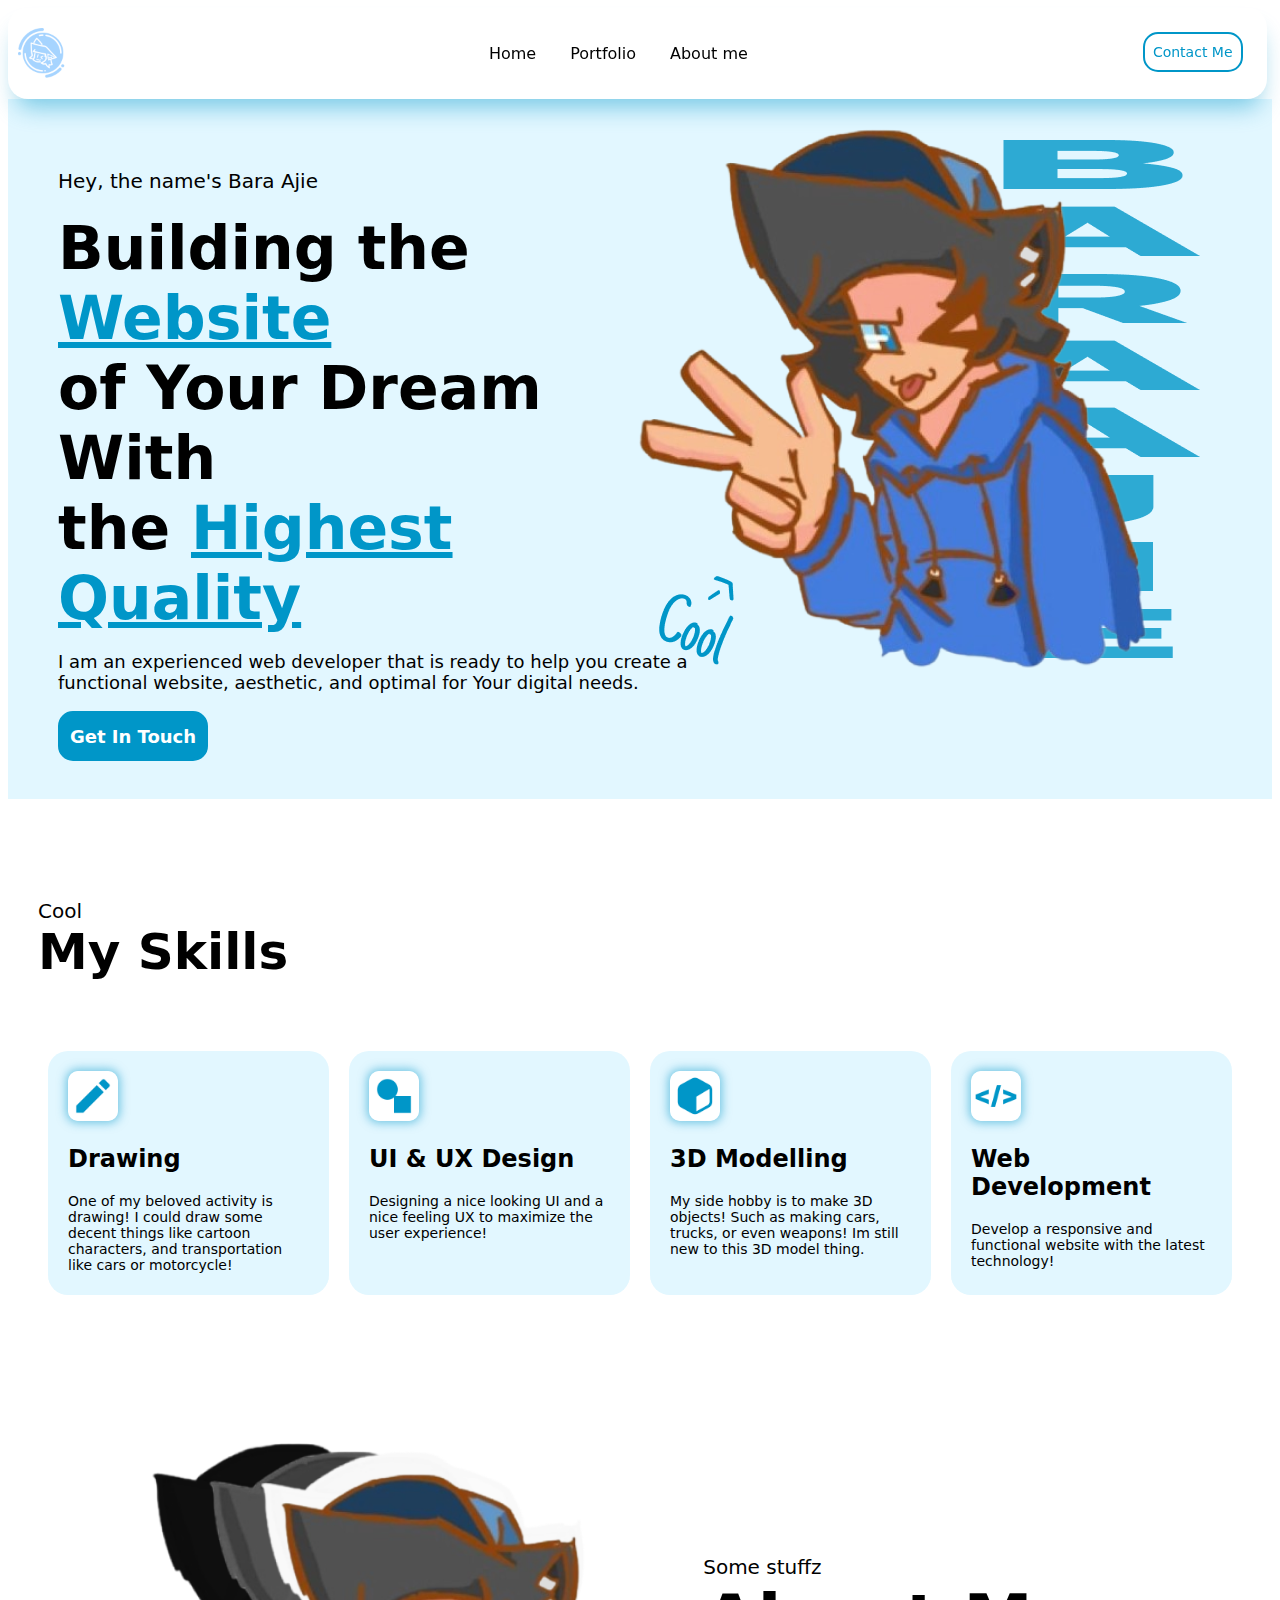
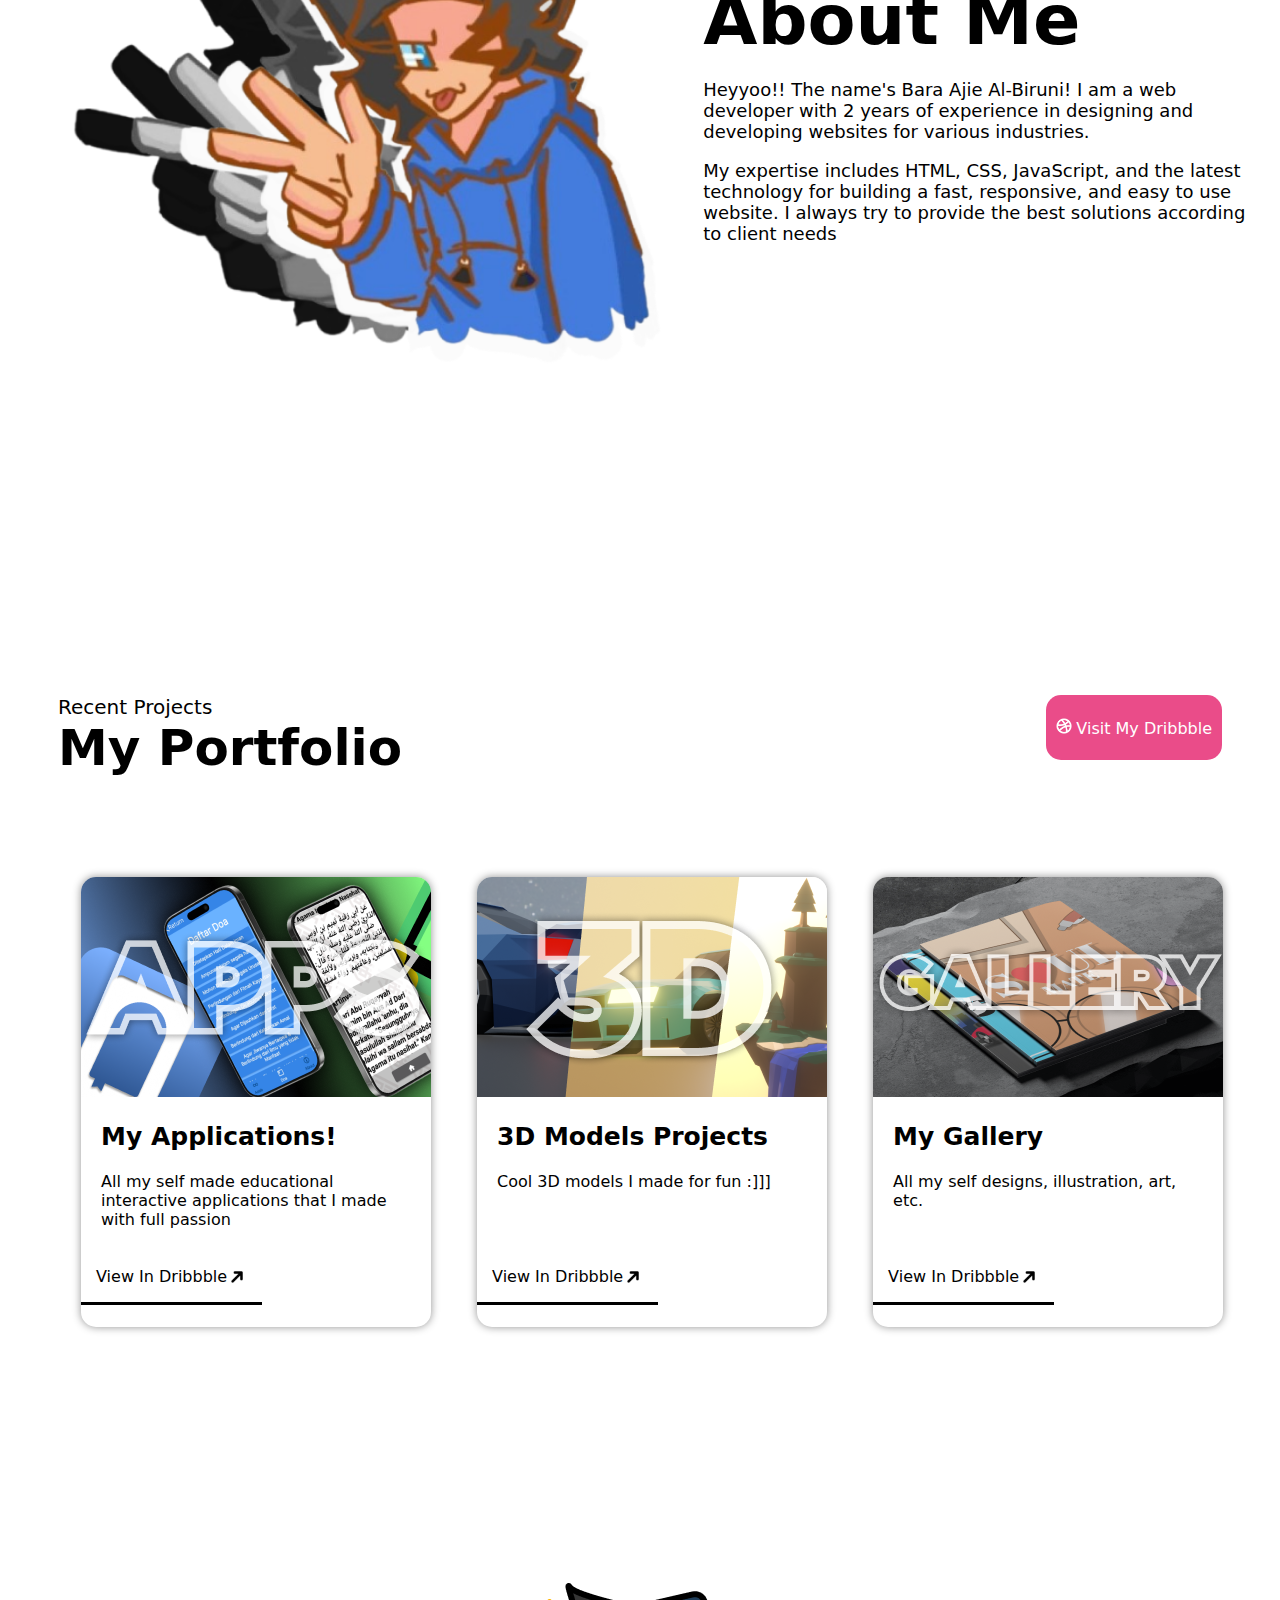
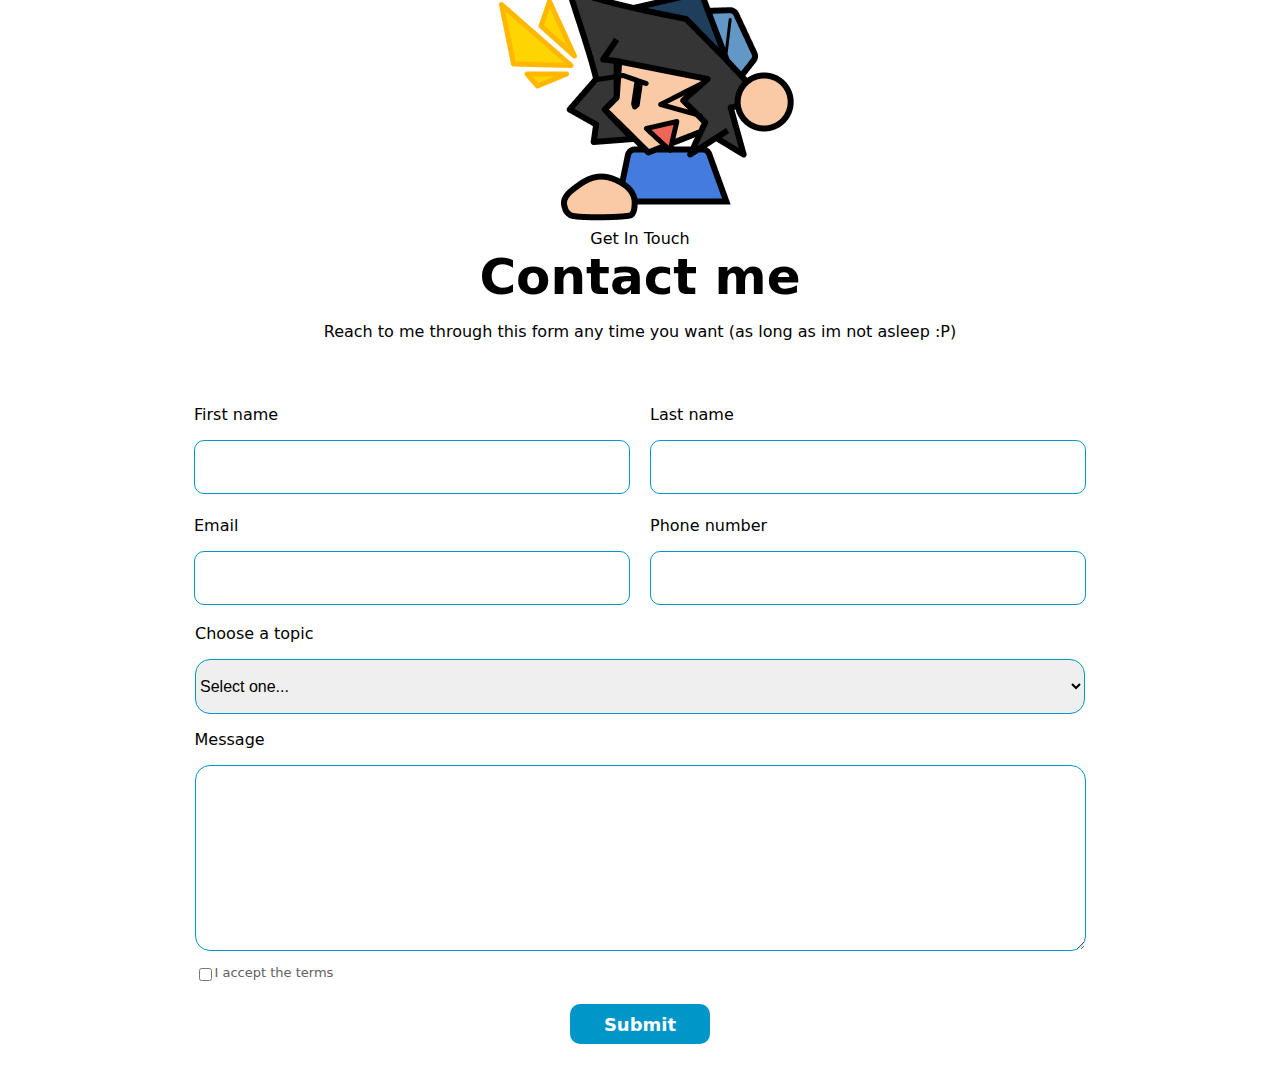
==== commit 1584866d: "form update" ====
--- a/index.html
+++ b/index.html
@@ -167,7 +167,24 @@
                     <option value="">UI & UX Design</option>
                 </select>
             </div>
+
+            <div class="text-form">
+                <p>Message</p>
+                <textarea name="" id="" placeholder="Type your message...">
+                </textarea>
+                <div class="checbok">
+                    <input type="checkbox" name="" id="chek"><label for="chek">I accept the terms</label>
+                </div>
+            </div>
+
+            <div class="submit-form">
+                <button>Submit</button>
+            </div>
         </div>
+
+        <div class="footer">
+            
+        </div> 
 
 </body>
 </html>--- a/css/Slicing-baraj.css
+++ b/css/Slicing-baraj.css
@@ -5,10 +5,17 @@
     display: inline-flex;
     flex-direction: row;
     justify-content: space-between;
-    padding: 20px;
+    padding: 10px;
     box-shadow: 1px 16px 23px -8px rgba(0,150,200,0.48);
     -webkit-box-shadow: 1px 16px 23px -8px rgba(0,150,200,0.48);
     -moz-box-shadow: 1px 16px 23px -8px rgba(0,150,200,0.48);
+    position: sticky;
+    top: 5px;
+    border-radius: 20px;
+}
+
+body {
+    overflow-x: hidden;
 }
 
 .yes {
@@ -17,8 +24,9 @@
 
 
 .img-logo {
-    width: 70px;
-    height: 70px;
+    margin-top: 10px;
+    width: 50px;
+    height: 50px;
 }
 
 .nav ul {
@@ -38,7 +46,7 @@
 }
 
 .item-nav a {
-    font-size: 18px;
+    font-size: 16px;
     text-decoration: none;
     color: black;
     font-family: system-ui;
@@ -54,7 +62,7 @@
     border-radius: 15px;
     margin: 14px;
     width: 100px;
-    height: 50px;
+    height: 40px;
     text-decoration: none;
     color: rgb(0, 150, 200);
     font-size: 14px;
@@ -74,7 +82,7 @@
 
 .h1-hero {
     margin: 0px;
-    font-size: 80px;
+    font-size: 60px;
     font-family: system-ui, -apple-system, BlinkMacSystemFont, 'Segoe UI', Roboto, Oxygen, Ubuntu, Cantarell, 'Open Sans', 'Helvetica Neue', sans-serif;
 }
 
@@ -94,18 +102,19 @@
 .abotme {
     font-family: system-ui, -apple-system, BlinkMacSystemFont, 'Segoe UI', Roboto, Oxygen, Ubuntu, Cantarell, 'Open Sans', 'Helvetica Neue', sans-serif;
     font-weight: 500;
-    font-size: 20px;
+    font-size: 18px;
+    width: 100%;
 }
 
 .touchy {
     color: white;
     font-family: system-ui, -apple-system, BlinkMacSystemFont, 'Segoe UI', Roboto, Oxygen, Ubuntu, Cantarell, 'Open Sans', 'Helvetica Neue', sans-serif;
-    font-weight: 900;
+    font-weight: 750;
     font-size: large;
     border: 3px solid rgb(0, 150, 200);
     background-color: rgb(0, 150, 200);
     border-radius: 15px;
-    height: 60px;
+    height: 50px;
     width: 150px;
 }
 
@@ -138,7 +147,7 @@
 
 .kul-guy {
     width: auto;
-    height: 650px;
+    height: 600px;
 }
 
 .skillz {
@@ -181,6 +190,10 @@
     font-family: system-ui, -apple-system, BlinkMacSystemFont, 'Segoe UI', Roboto, Oxygen, Ubuntu, Cantarell, 'Open Sans', 'Helvetica Neue', sans-serif;
 }
 
+.kills-item p {
+    font-size: 14px;
+}
+
 .kills-item:hover {
     border-bottom: 4px solid rgb(0, 150, 200);
 }
@@ -199,28 +212,28 @@
 }
 
 .lefty2 {
+    
     height: 100%;
-    width: 50%;
+    width: 30%;
     float: left;
     padding: 50px;
 }
 
 .lefty2 img {
     width: auto;
-    height: 700px;
+    height: 550px;
 }
 
 .righty2 {
-    padding-top: 10%;
-    padding-right: 100px;
+    padding-top: 15%;
     height: fit-content;
-    width: 37.5%;
+    width: 45%;
     float: right;
 }
 
 .rabotme {
     font-family: system-ui, -apple-system, BlinkMacSystemFont, 'Segoe UI', Roboto, Oxygen, Ubuntu, Cantarell, 'Open Sans', 'Helvetica Neue', sans-serif;
-    font-size: 80px;
+    font-size: 70px;
     font-weight: 900;
     margin: 0;
 }
@@ -228,7 +241,8 @@
 .rhm {
     font-family: system-ui, -apple-system, BlinkMacSystemFont, 'Segoe UI', Roboto, Oxygen, Ubuntu, Cantarell, 'Open Sans', 'Helvetica Neue', sans-serif;
     font-weight: 500;
-    font-size: 25px;
+    font-size: 18px;
+    width: 545px;
 }
 
 .projekk {
@@ -288,7 +302,7 @@
 
 .tombolbasket {
     width: fit-content;
-    height: 50px;
+    height: 45px;
     padding: 10px;
     background-color: #ea4c89;
     text-align: center;
@@ -310,8 +324,8 @@
 
 .procard {
     border-radius: 15px;
-    height: 500px;
-    width: 450px;
+    height: 450px;
+    width: 350px;
     background-color: white;
     box-shadow: 0px 0px 9px 0px rgba(0,0,0,0.43);
     -webkit-box-shadow: 0px 0px 9px 0px rgba(0,0,0,0.43);
@@ -321,14 +335,14 @@
 .procard img {
     border-top-left-radius: 15px;
     border-top-right-radius: 15px;
-    height: 230px;
-    width: 450px;
+    height: 220px;
+    width: 350px;
 }
 
 .yeahhisi {
     font-family: system-ui, -apple-system, BlinkMacSystemFont, 'Segoe UI', Roboto, Oxygen, Ubuntu, Cantarell, 'Open Sans', 'Helvetica Neue', sans-serif;
     padding: 0px 20px;
-    height: 150px;
+    height: 110px;
 }
 
 .yeahhisi h2 {
@@ -409,8 +423,8 @@
 }
 
 .inpuu input {
-    font-size: 18px;
-    width: 450px;
+    font-size: 16px;
+    width: 430px;
     height: 50px;
     border: 1px solid rgb(0, 150, 200);
     border-radius: 10px;
@@ -422,10 +436,10 @@
 }
 
 .longinput select {
-    width: 930px;
-    height: 50px;
-    font-size: 18px;
-    border-radius: 10px;
+    width: 890px;
+    height: 55px;
+    font-size: 16px;
+    border-radius: 15px;
     border: 1px solid rgb(0, 150, 200);
 }
 
@@ -434,4 +448,50 @@
     font-family: system-ui, -apple-system, BlinkMacSystemFont, 'Segoe UI', Roboto, Oxygen, Ubuntu, Cantarell, 'Open Sans', 'Helvetica Neue', sans-serif;
 }
 
-
+.text-form p {
+    text-align: left;
+    font-family: system-ui, -apple-system, BlinkMacSystemFont, 'Segoe UI', Roboto, Oxygen, Ubuntu, Cantarell, 'Open Sans', 'Helvetica Neue', sans-serif;
+}
+
+.text-form {
+    width: fit-content;
+    height: fit-content;
+}
+
+.text-form textarea {
+    width: 885px;
+    height: 180px;
+    font-size: 16px;
+    border-radius: 15px;
+    border: 1px solid rgb(0, 150, 200);
+}
+
+.checbok {
+    margin-top: 10px;
+    display: flex;
+    justify-content: left;
+}
+
+.checbok label {
+    font-family: system-ui, -apple-system, BlinkMacSystemFont, 'Segoe UI', Roboto, Oxygen, Ubuntu, Cantarell, 'Open Sans', 'Helvetica Neue', sans-serif;
+    font-size: 13px;
+    color: rgb(98, 98, 98);
+}
+
+.submit-form button {
+    margin: 20px;
+    color: white;
+    font-family: system-ui, -apple-system, BlinkMacSystemFont, 'Segoe UI', Roboto, Oxygen, Ubuntu, Cantarell, 'Open Sans', 'Helvetica Neue', sans-serif;
+    font-weight: 700;
+    font-size: 18px;
+    border: 3px solid rgb(0, 150, 200);
+    background-color: rgb(0, 150, 200);
+    border-radius: 10px;
+    height: 40px;
+    width: 140px;
+}
+
+.submit-form button:hover {
+    background-color: white;
+    color: rgb(0, 150, 200);
+}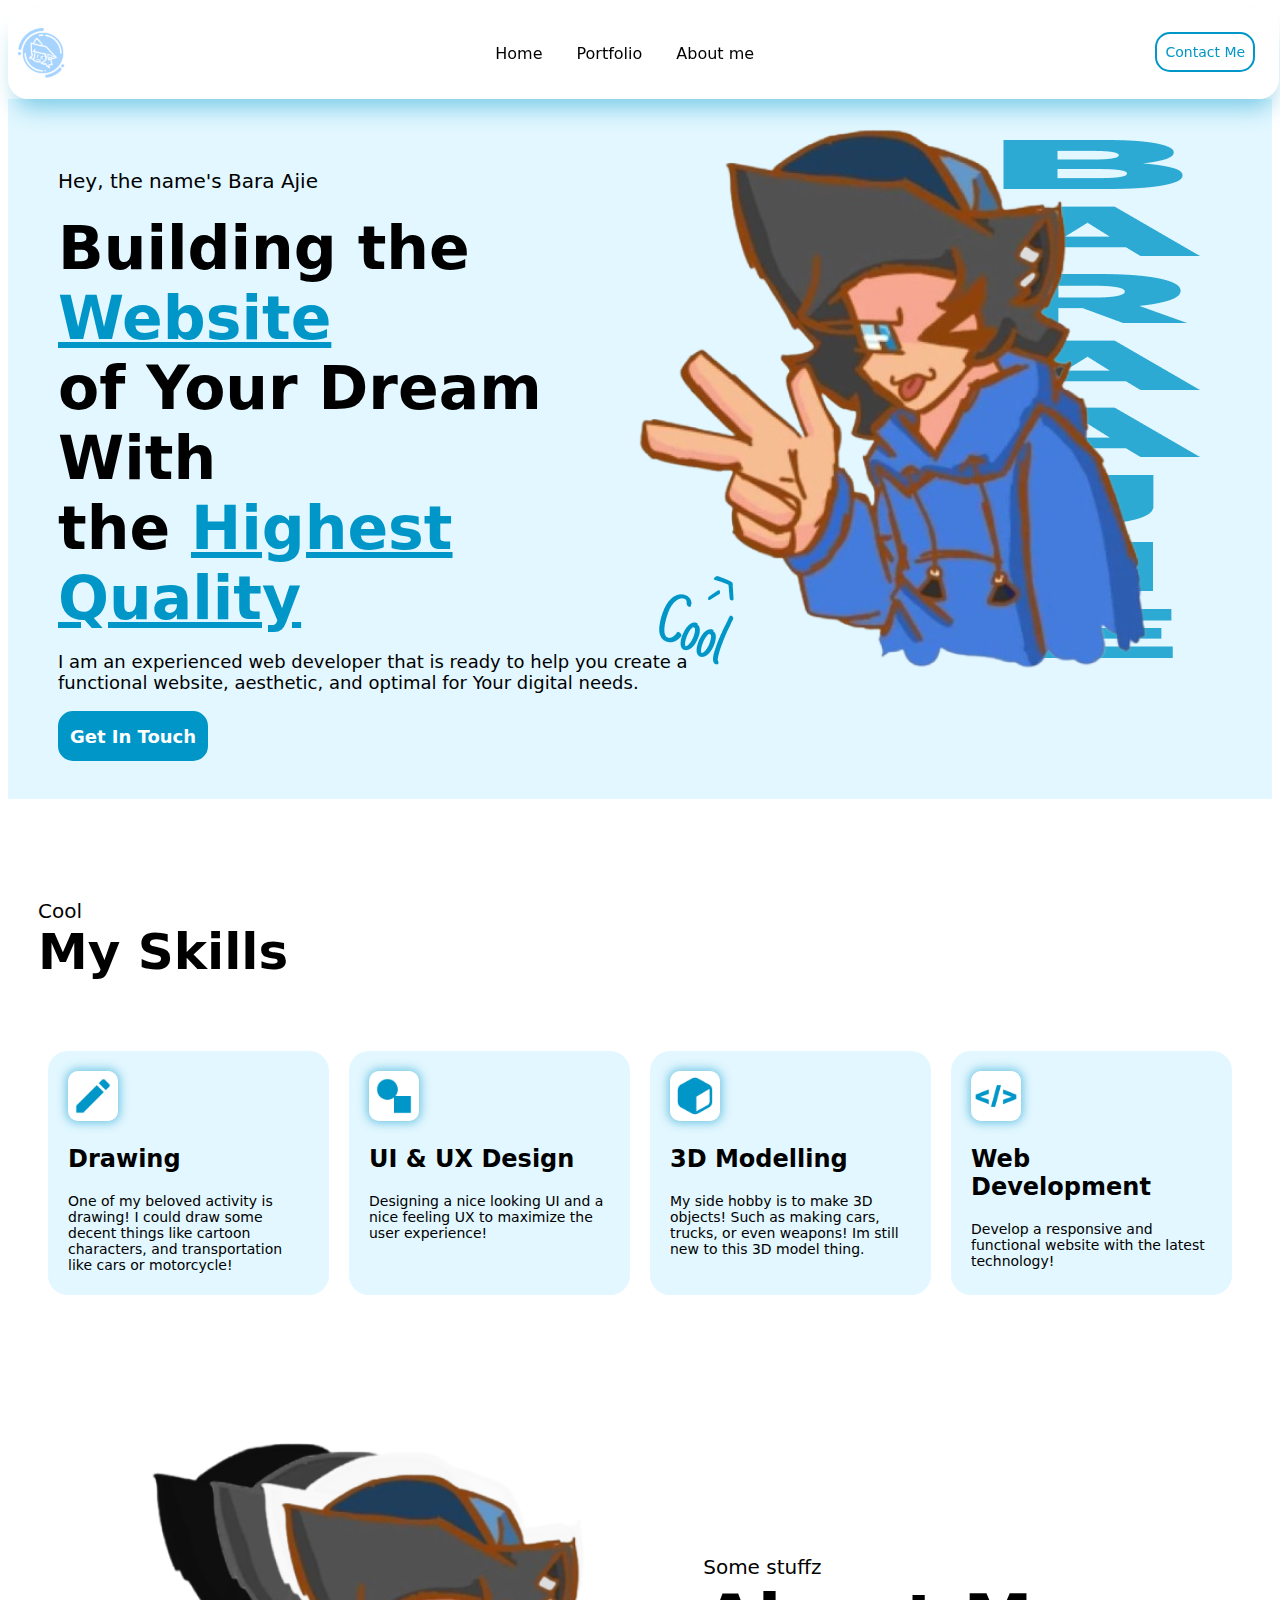
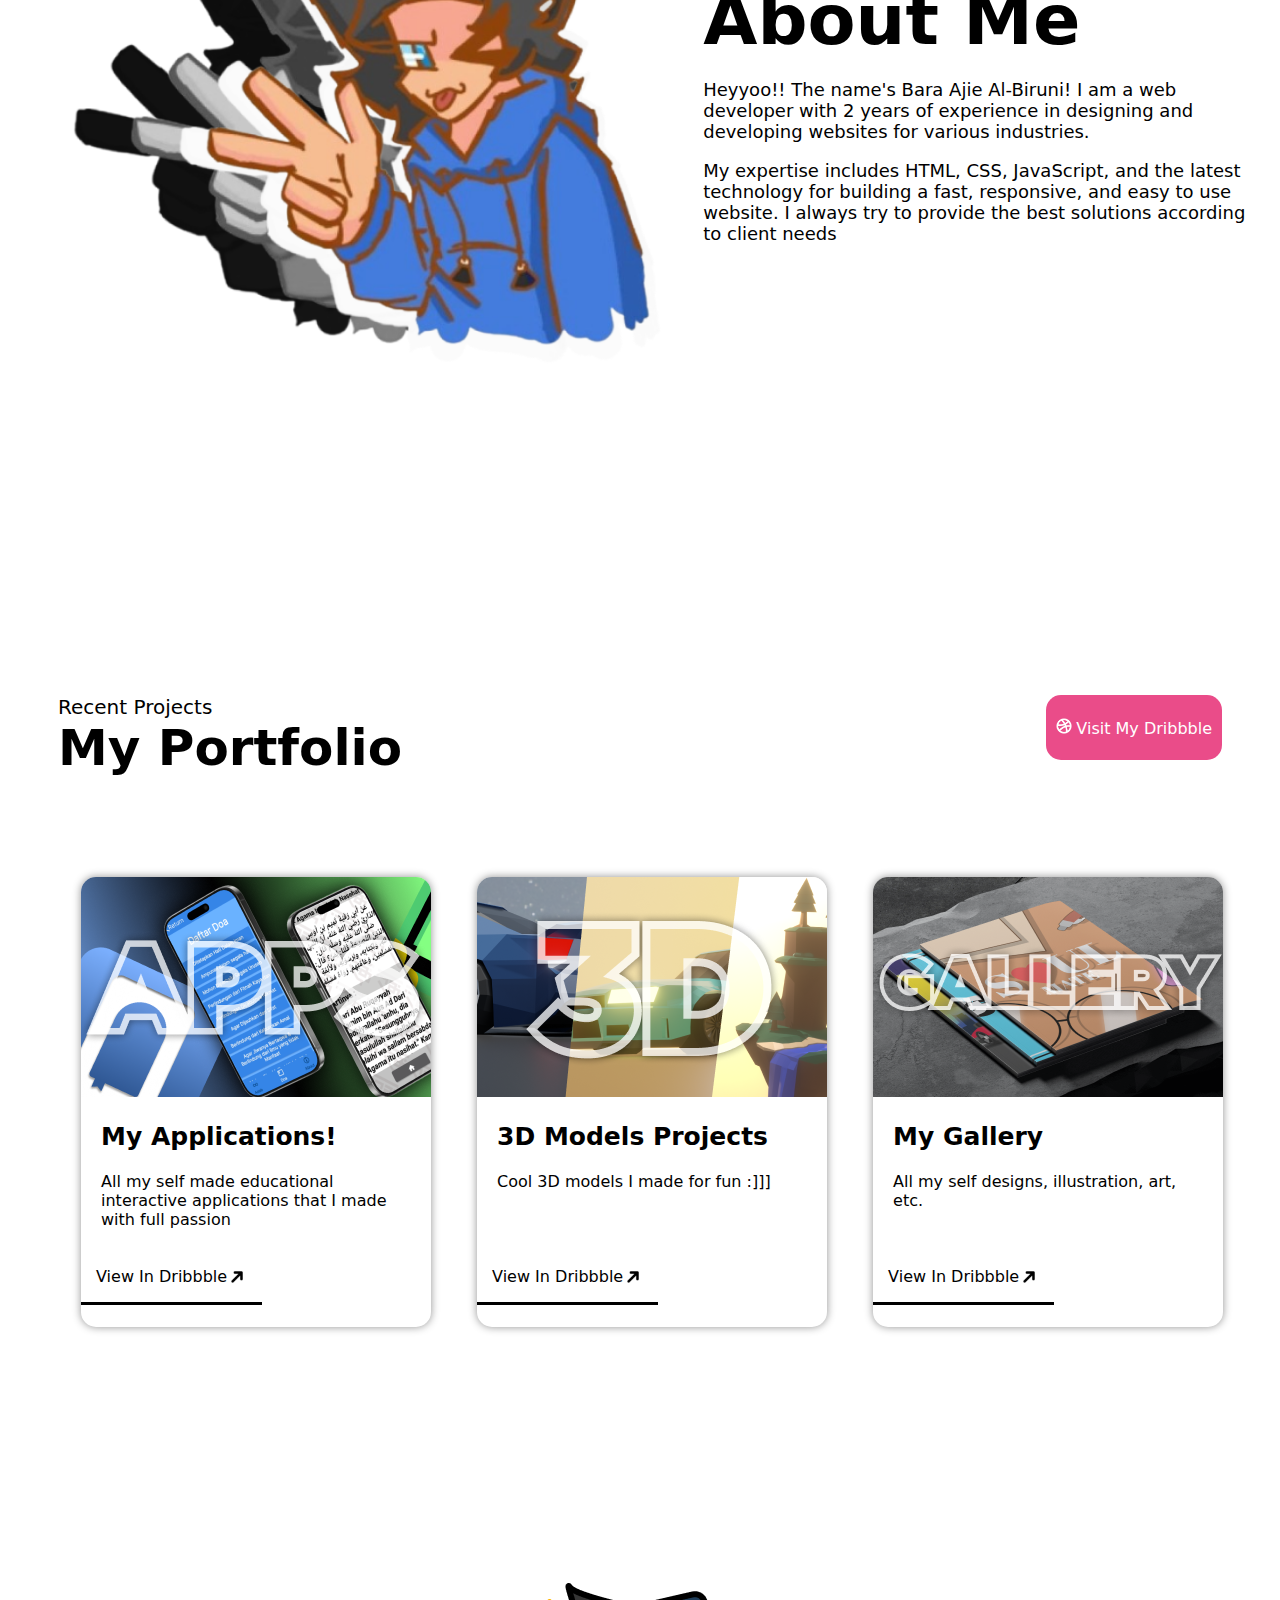
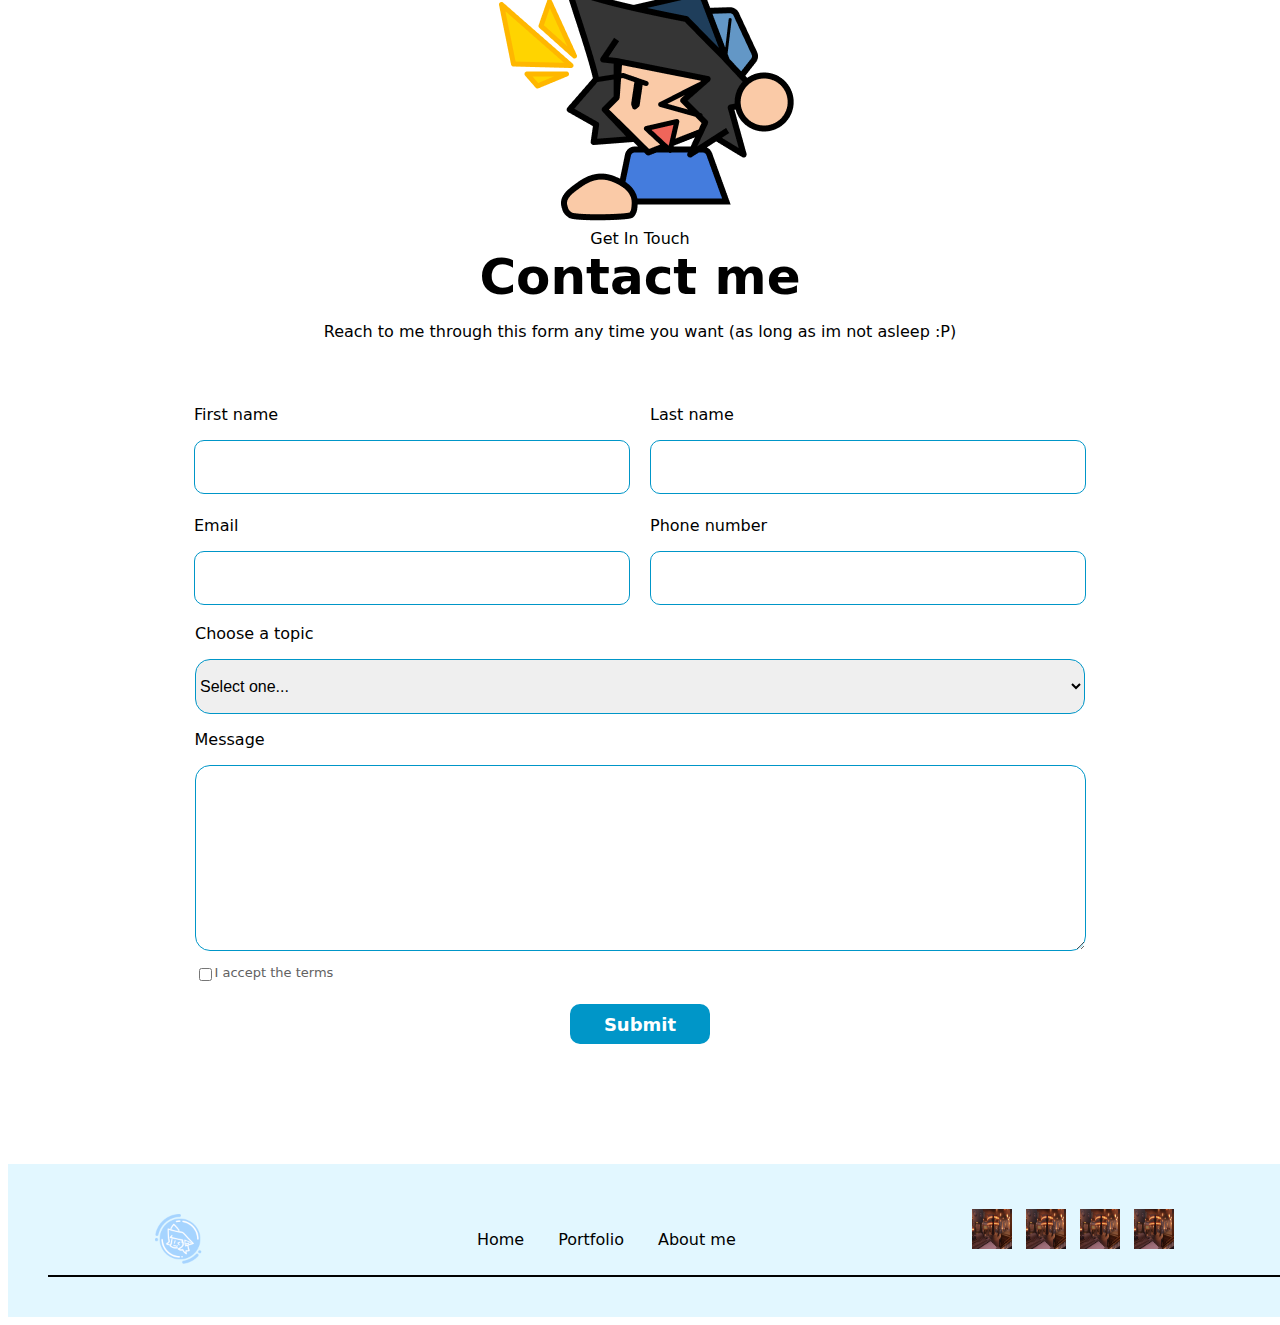
==== commit b0dfe176: "footer added" ====
--- a/index.html
+++ b/index.html
@@ -183,7 +183,27 @@
         </div>
 
         <div class="footer">
-            
+            <div class="footer-top">
+                <div class="logo">
+                    <img src="css/logo.png" alt="logo" class="img-logo">
+                </div>
+                <div class="nav">
+                    <ul>
+                        <li class="item-nav"><a href="#">Home</a></li>
+                        <li class="item-nav"><a href="#">Portfolio</a></li>
+                        <li class="item-nav"><a href="#">About me</a></li>
+                     </ul>
+                </div>
+                <div class="socials">
+                    <img src="css/bredfektori.jpeg" alt="">
+                    <img src="css/bredfektori.jpeg" alt="">
+                    <img src="css/bredfektori.jpeg" alt="">
+                    <img src="css/bredfektori.jpeg" alt="">
+                </div>
+            </div>
+            <div class="footer-bottom">
+
+            </div>
         </div> 
 
 </body>
--- a/css/Slicing-baraj.css
+++ b/css/Slicing-baraj.css
@@ -1,5 +1,5 @@
 .top-nav {
-    width: 98%;
+    width: 99%;
     background-color: white;
     height: auto;
     display: inline-flex;
@@ -494,4 +494,26 @@
 .submit-form button:hover {
     background-color: white;
     color: rgb(0, 150, 200);
+}
+
+.footer {
+    margin-top: 100px;
+    width: 100%;
+    padding: 40px;
+    background-color: rgb(226, 247, 255);
+}
+
+.footer-top {
+    border-bottom: 2px solid black;
+    width: 98%;
+    display: flex;
+    flex-direction: row;
+    justify-content: space-around;
+}
+
+.socials img {
+    margin-top: 20px;
+    width: 40px;
+    height: 40px;
+    margin: 5px;
 }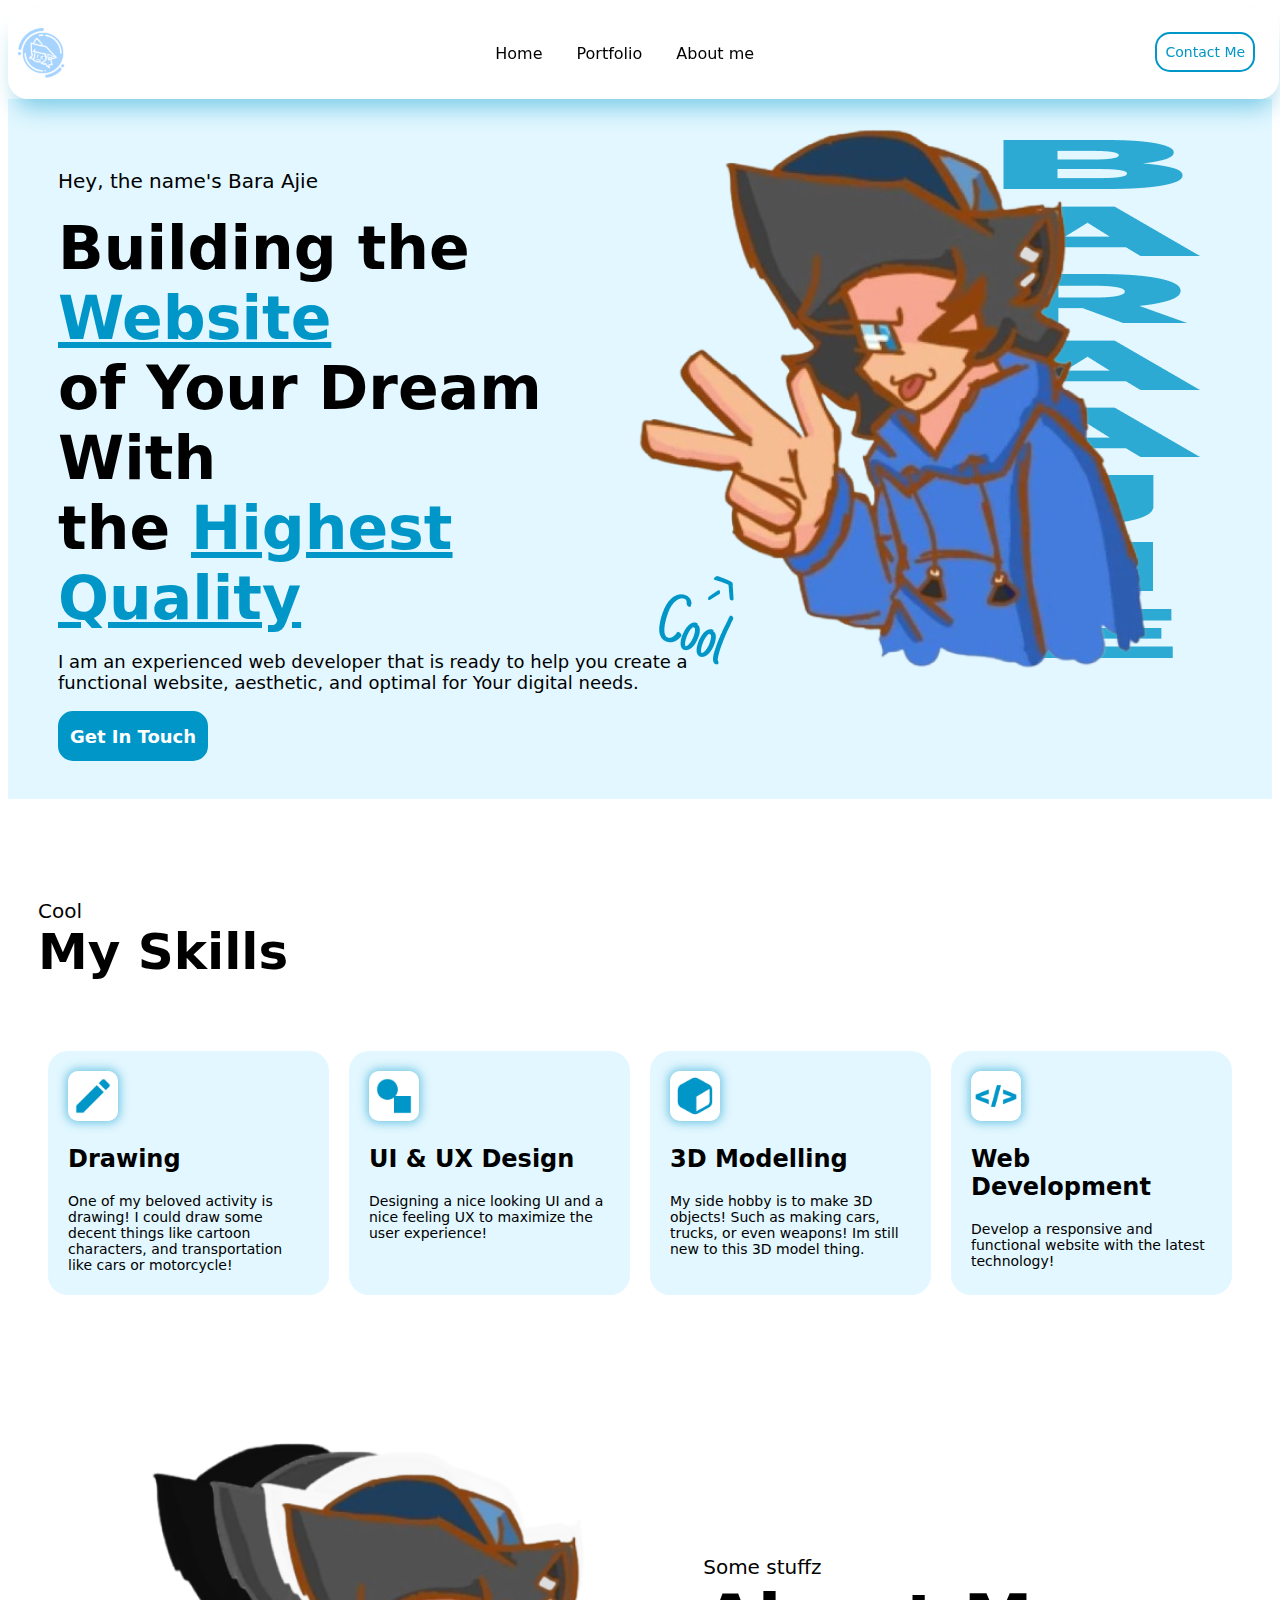
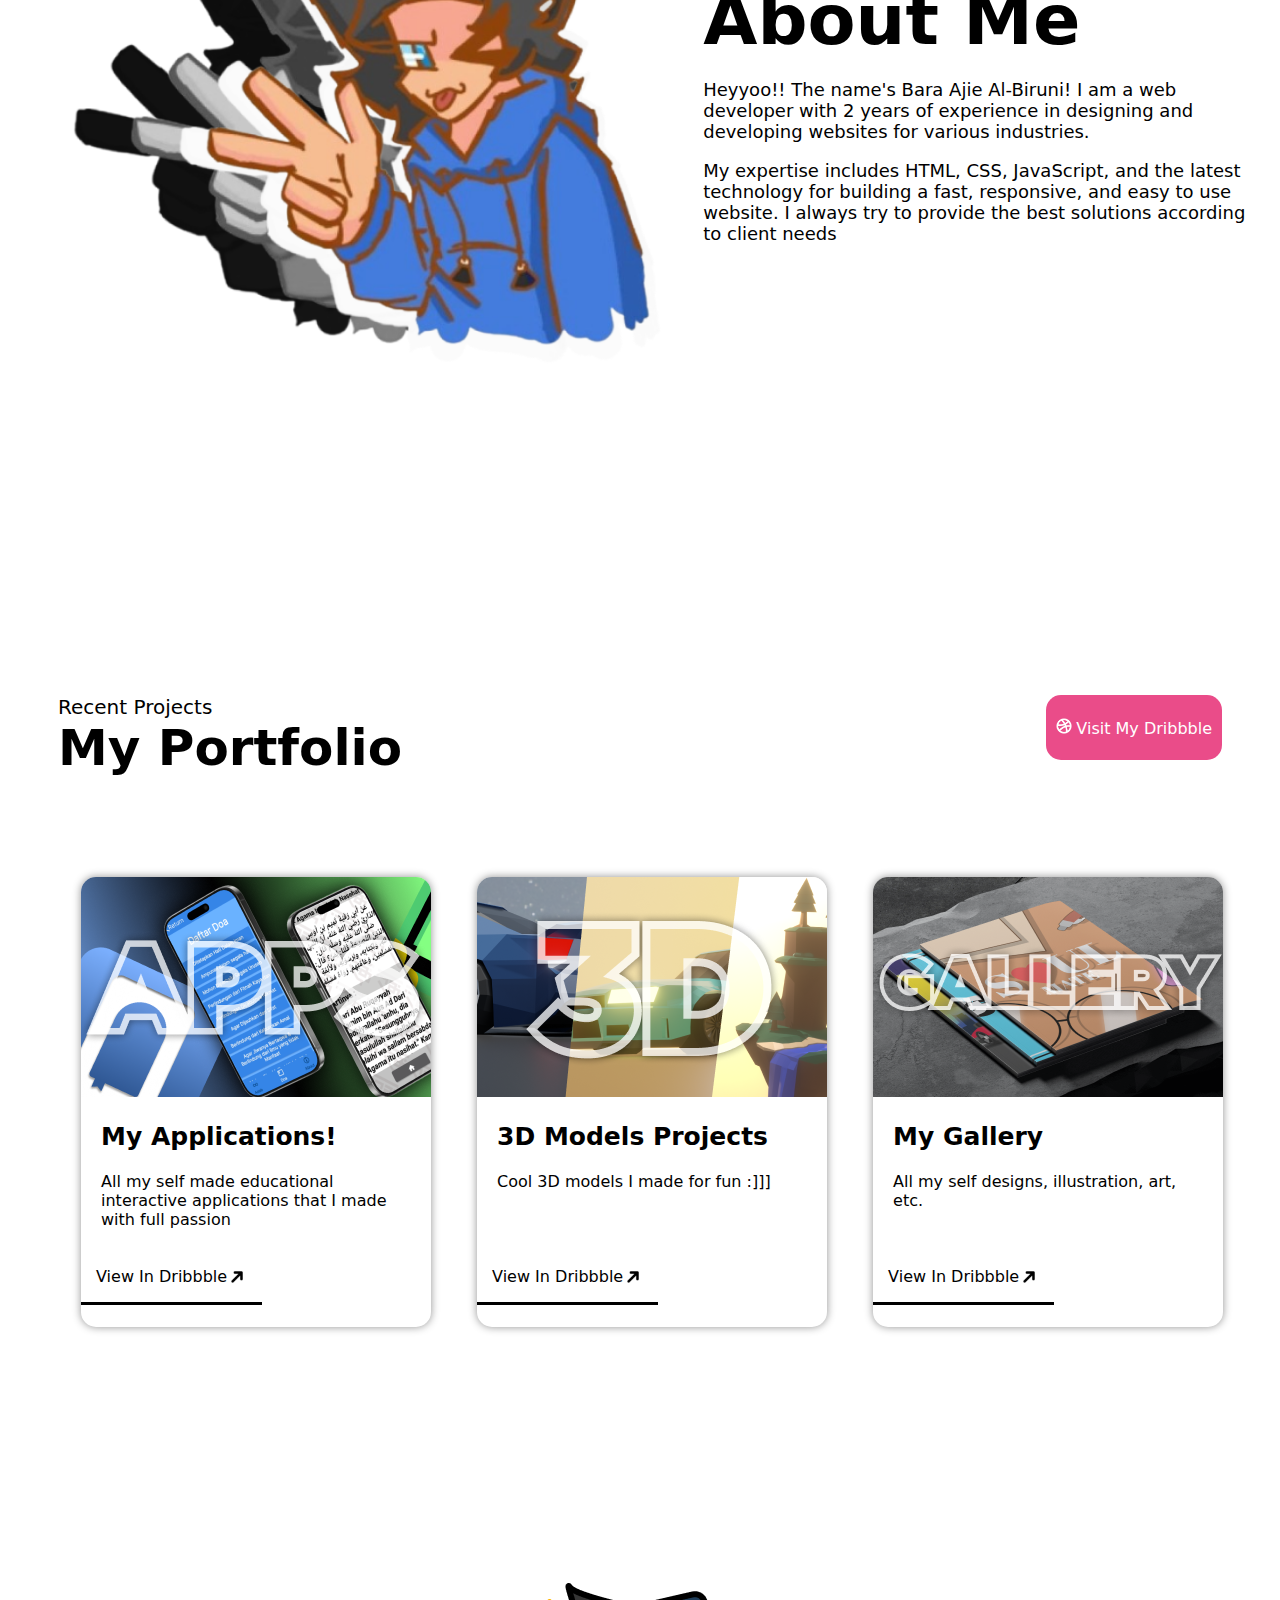
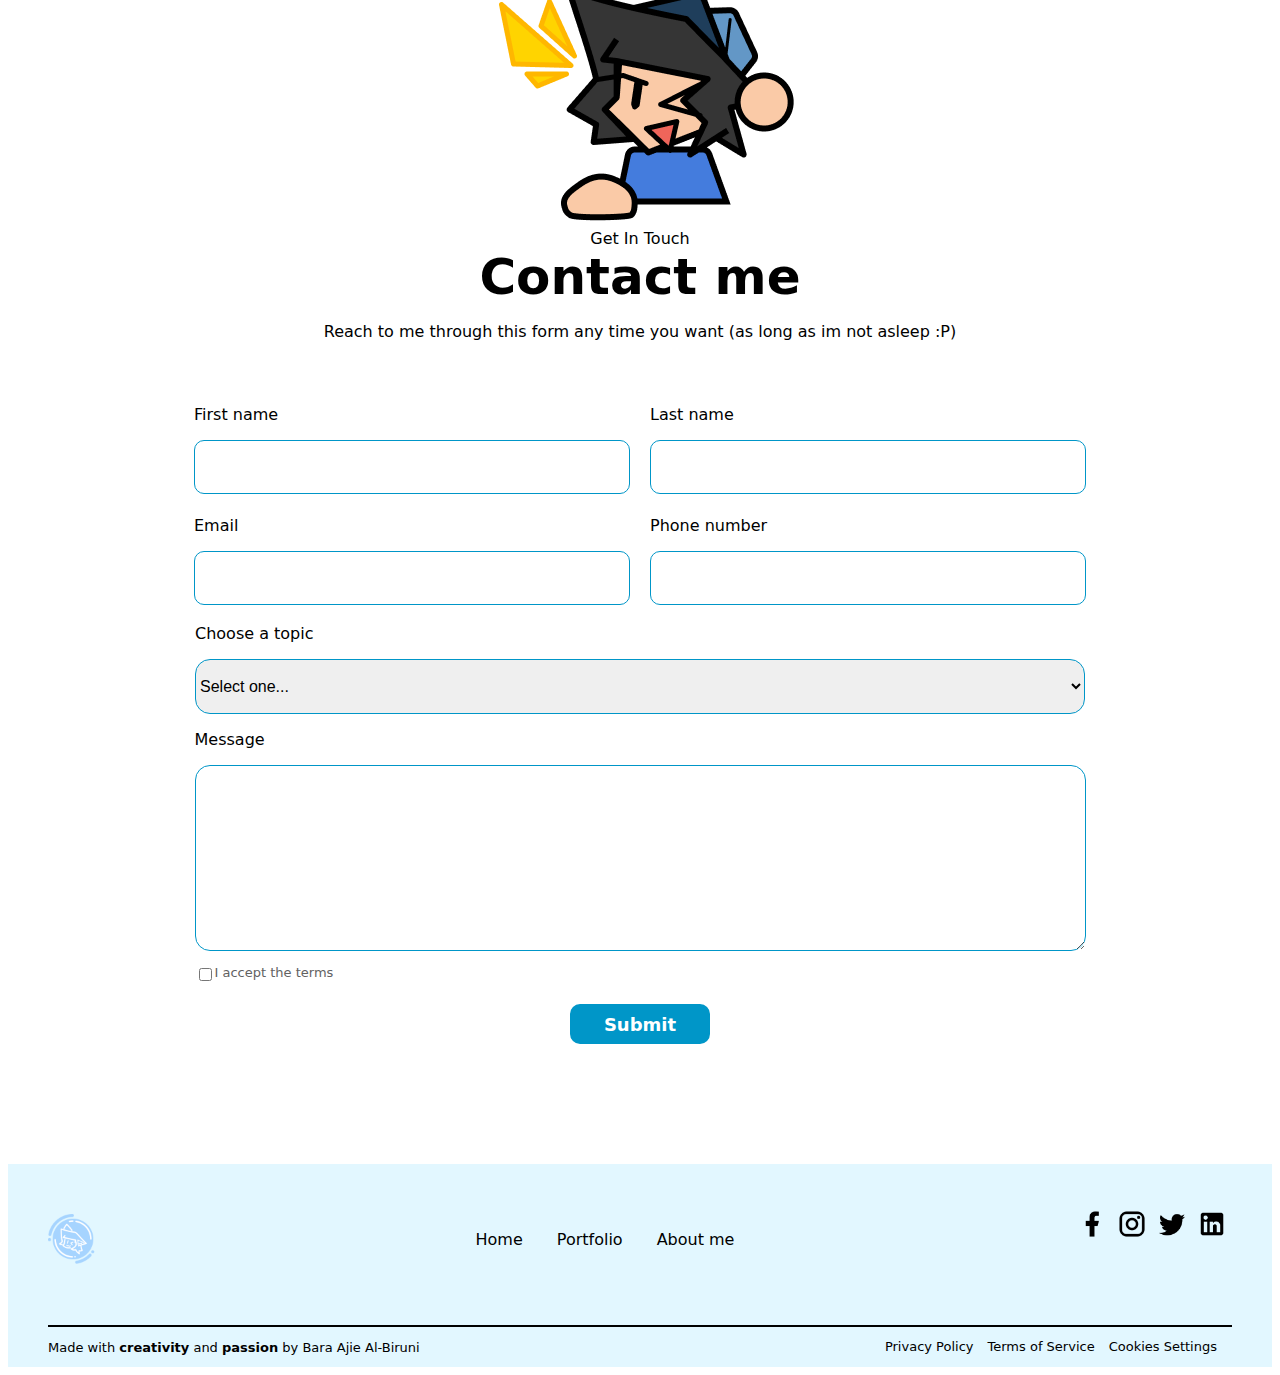
==== commit 3de4fad5: "footer finishing" ====
--- a/index.html
+++ b/index.html
@@ -195,14 +195,21 @@
                      </ul>
                 </div>
                 <div class="socials">
-                    <img src="css/bredfektori.jpeg" alt="">
-                    <img src="css/bredfektori.jpeg" alt="">
-                    <img src="css/bredfektori.jpeg" alt="">
-                    <img src="css/bredfektori.jpeg" alt="">
+                    <img src="css/fecbuk.png" alt="">
+                    <img src="css/insta.png" alt="">
+                    <img src="css/twita.png" alt="">
+                    <img src="css/inn.png" alt="">
                 </div>
             </div>
             <div class="footer-bottom">
-
+                <div class="leftyfooter">
+                    <p>Made with <span class="fout">creativity</span> and <span class="fout">passion</span> by Bara Ajie Al-Biruni</p>
+                </div>
+                <div class="rightyfooter">
+                    <a href="#">Privacy Policy</a>
+                    <a href="#">Terms of Service</a>
+                    <a href="#">Cookies Settings</a>
+                </div>
             </div>
         </div> 
 
--- a/css/Slicing-baraj.css
+++ b/css/Slicing-baraj.css
@@ -498,22 +498,49 @@
 
 .footer {
     margin-top: 100px;
-    width: 100%;
     padding: 40px;
     background-color: rgb(226, 247, 255);
 }
 
 .footer-top {
     border-bottom: 2px solid black;
-    width: 98%;
-    display: flex;
-    flex-direction: row;
-    justify-content: space-around;
+    display: flex;
+    flex-direction: row;
+    justify-content: space-between;
+    padding-bottom: 50px;
+}
+
+.socials {
+    display: flex;
+    justify-content: center;
 }
 
 .socials img {
-    margin-top: 20px;
-    width: 40px;
-    height: 40px;
+    width: 30px;
+    height: 30px;
     margin: 5px;
+}
+
+.leftyfooter {
+    float: left;
+    font-family: system-ui, -apple-system, BlinkMacSystemFont, 'Segoe UI', Roboto, Oxygen, Ubuntu, Cantarell, 'Open Sans', 'Helvetica Neue', sans-serif;
+    font-size: 13px;
+}
+
+.rightyfooter {
+    float: right;
+    padding: 10px;
+}
+
+.rightyfooter a {
+    font-family: system-ui, -apple-system, BlinkMacSystemFont, 'Segoe UI', Roboto, Oxygen, Ubuntu, Cantarell, 'Open Sans', 'Helvetica Neue', sans-serif;
+    font-size: 13px;
+    text-decoration: none;
+    color: black;
+    margin: 5px;
+
+}
+
+.fout {
+    font-weight: 760;
 }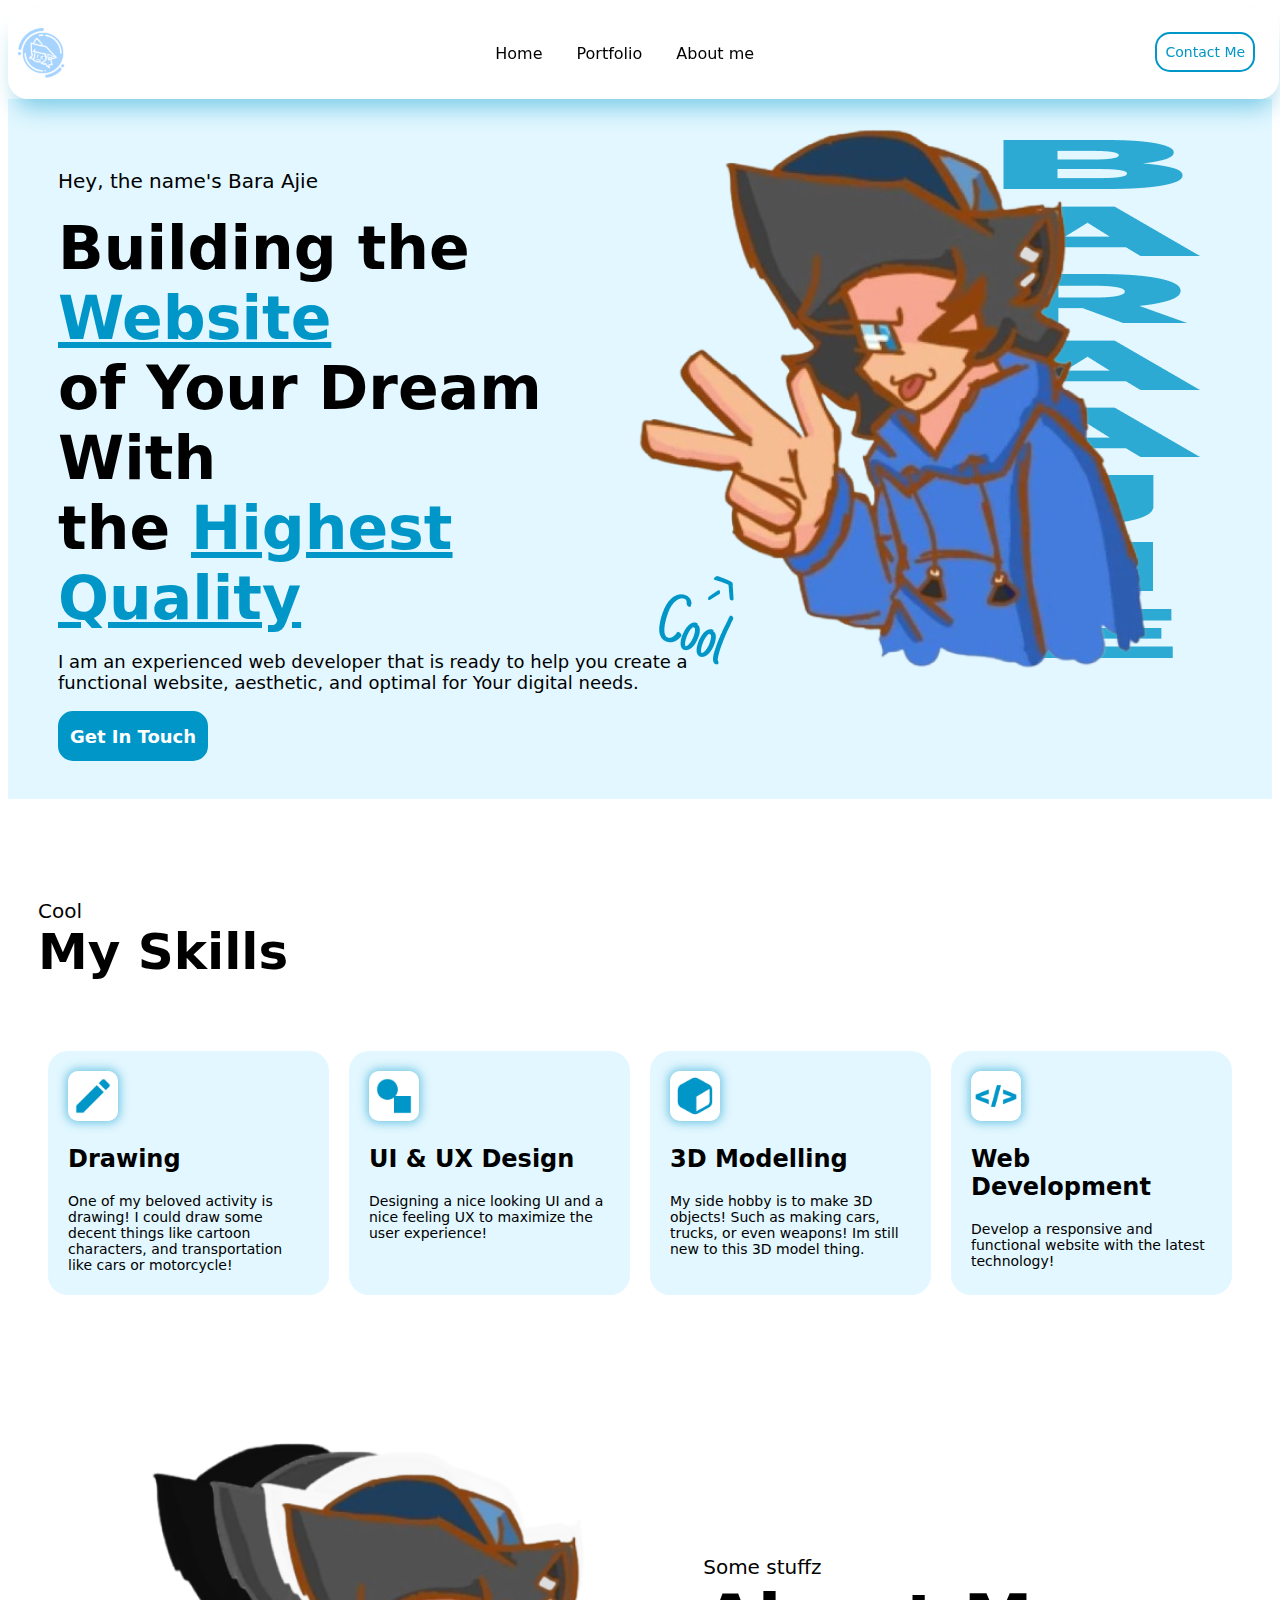
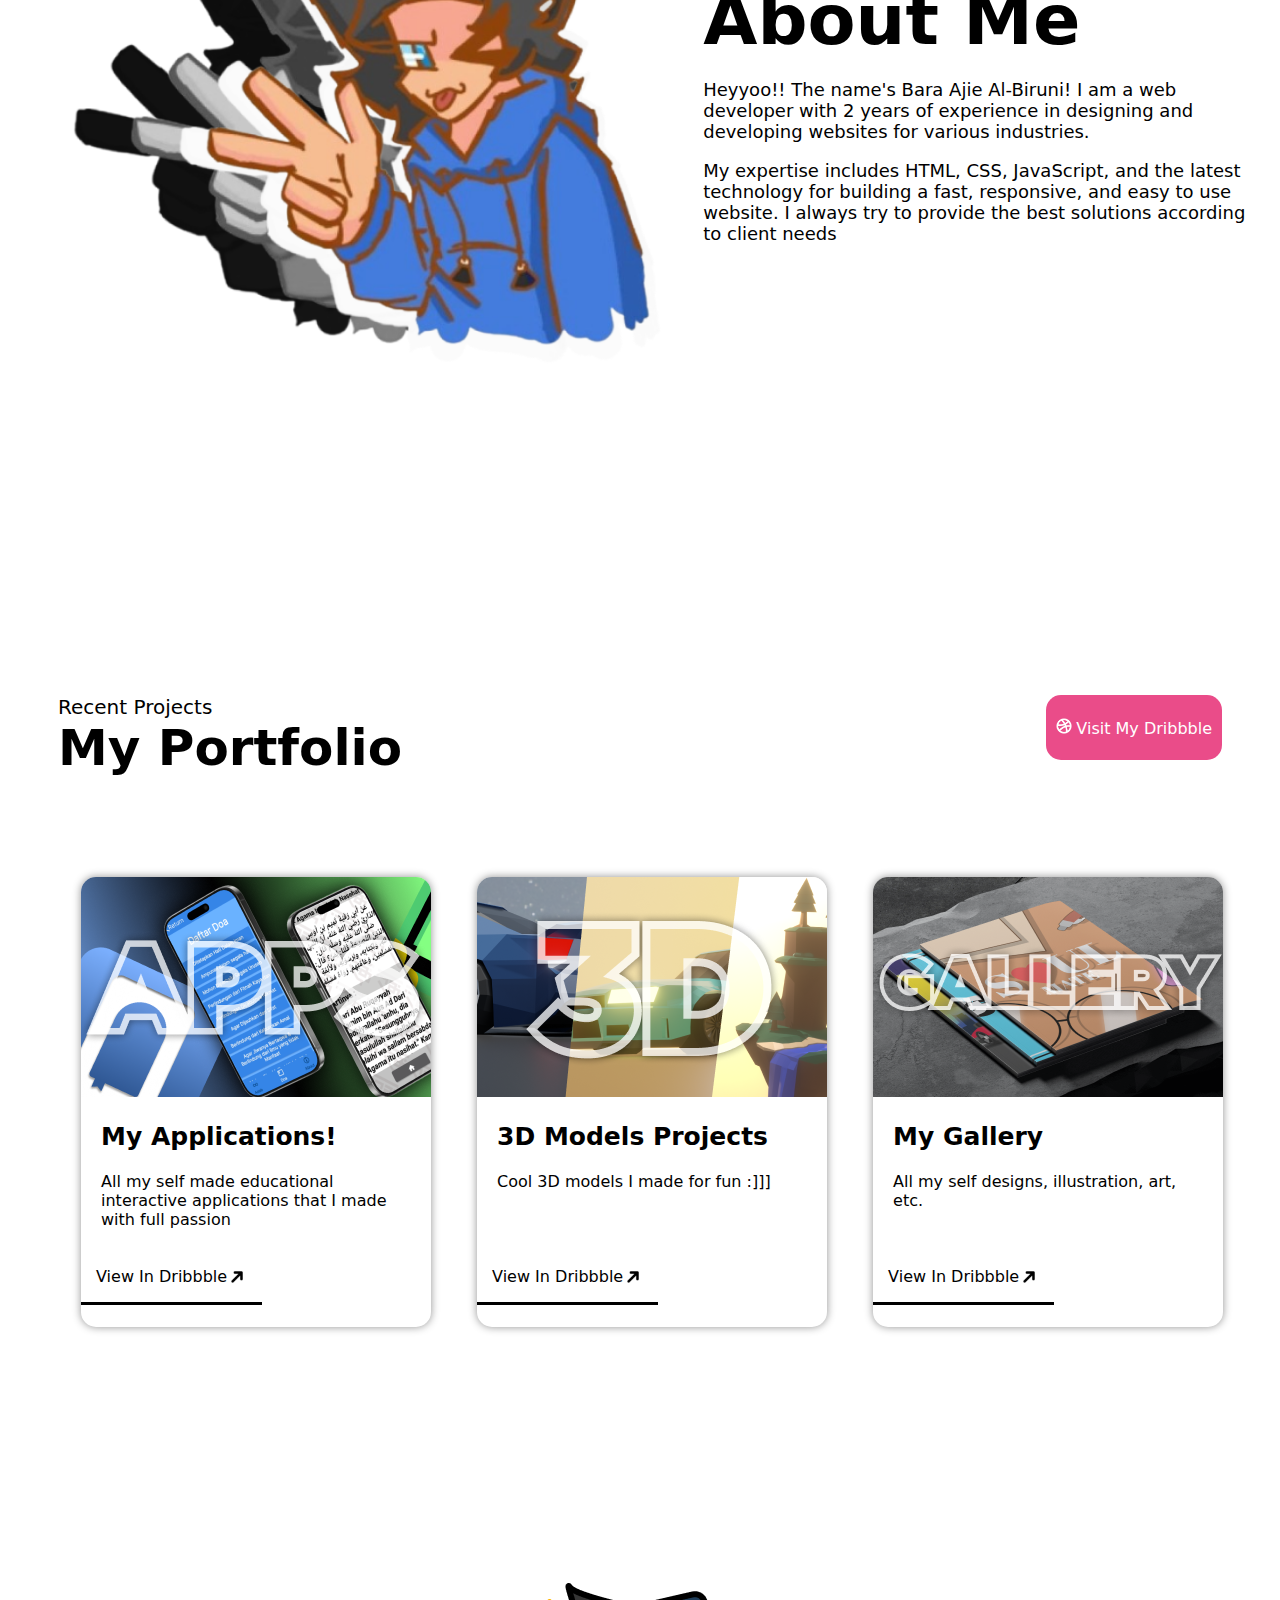
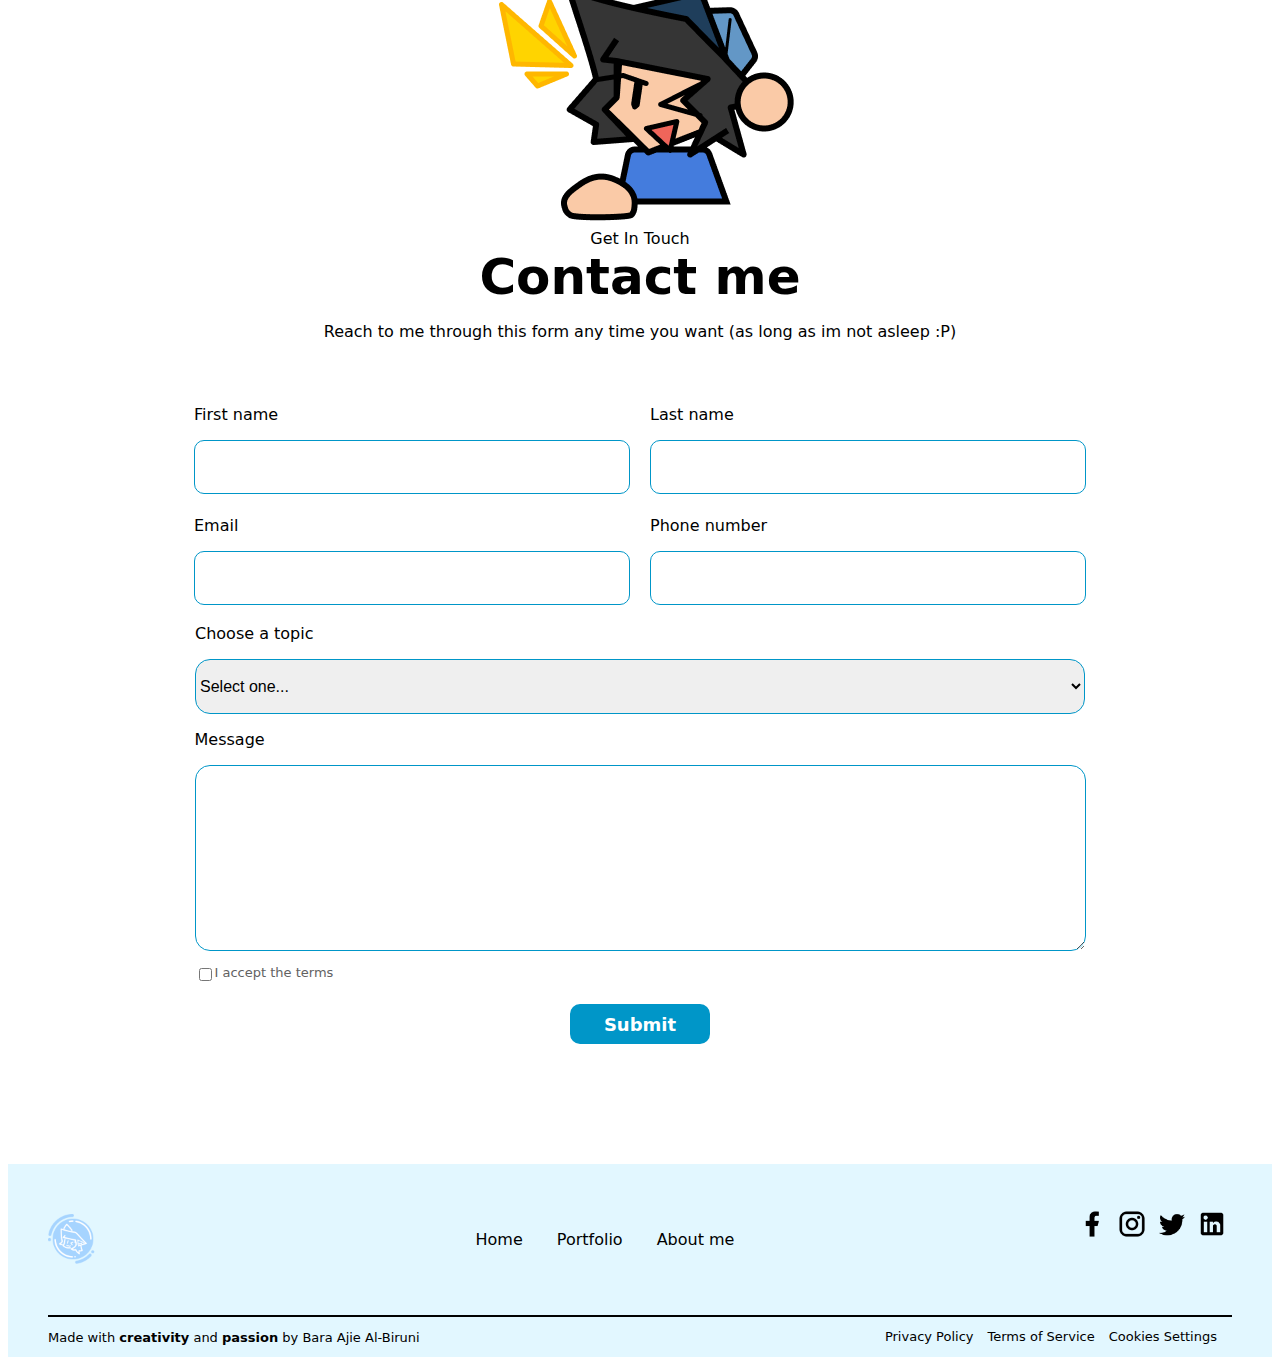
==== commit 4bbe6db9: "buttons" ====
--- a/index.html
+++ b/index.html
@@ -13,9 +13,9 @@
                 </div>
                 <div class="nav">
                     <ul>
-                        <li class="item-nav"><a href="#">Home</a></li>
-                    <li class="item-nav"><a href="#">Portfolio</a></li>
-                    <li class="item-nav"><a href="#">About me</a></li>
+                        <li class="item-nav"><a href="#home">Home</a></li>
+                    <li class="item-nav"><a href="#port">Portfolio</a></li>
+                    <li class="item-nav"><a href="#abot">About me</a></li>
                 </ul>
             </div>
             <div class="woo-button">
@@ -24,7 +24,7 @@
         </div>
 
         <div class="hero-banner">
-            <div class="lefty">
+            <div class="lefty" id="home">
                 <p class="nemm">Hey, the name's Bara Ajie</p>
                 <h1 class="h1-hero">Building the <span class="color-tek">Website</span></h1>
                 <h1 class="h1-hero">of Your Dream With</h1>
@@ -66,7 +66,7 @@
             </div>
         </div>
 
-        <div class="about-mi">
+        <div class="about-mi" id="abot">
             <div class="lefty2">
                 <img src="css/woaaahhh 2.png" alt="woaaa">
             </div>
@@ -79,7 +79,7 @@
             </div>
         </div>
 
-        <div class="projekk">
+        <div class="projekk" id="port">
             <div class="lefty3">
                 <p>Recent Projects</p>
                 <h1>My Portfolio</h1>
--- a/css/Slicing-baraj.css
+++ b/css/Slicing-baraj.css
@@ -492,6 +492,7 @@
 }
 
 .submit-form button:hover {
+    cursor: pointer;
     background-color: white;
     color: rgb(0, 150, 200);
 }
@@ -507,7 +508,7 @@
     display: flex;
     flex-direction: row;
     justify-content: space-between;
-    padding-bottom: 50px;
+    padding-bottom: 40px;
 }
 
 .socials {
